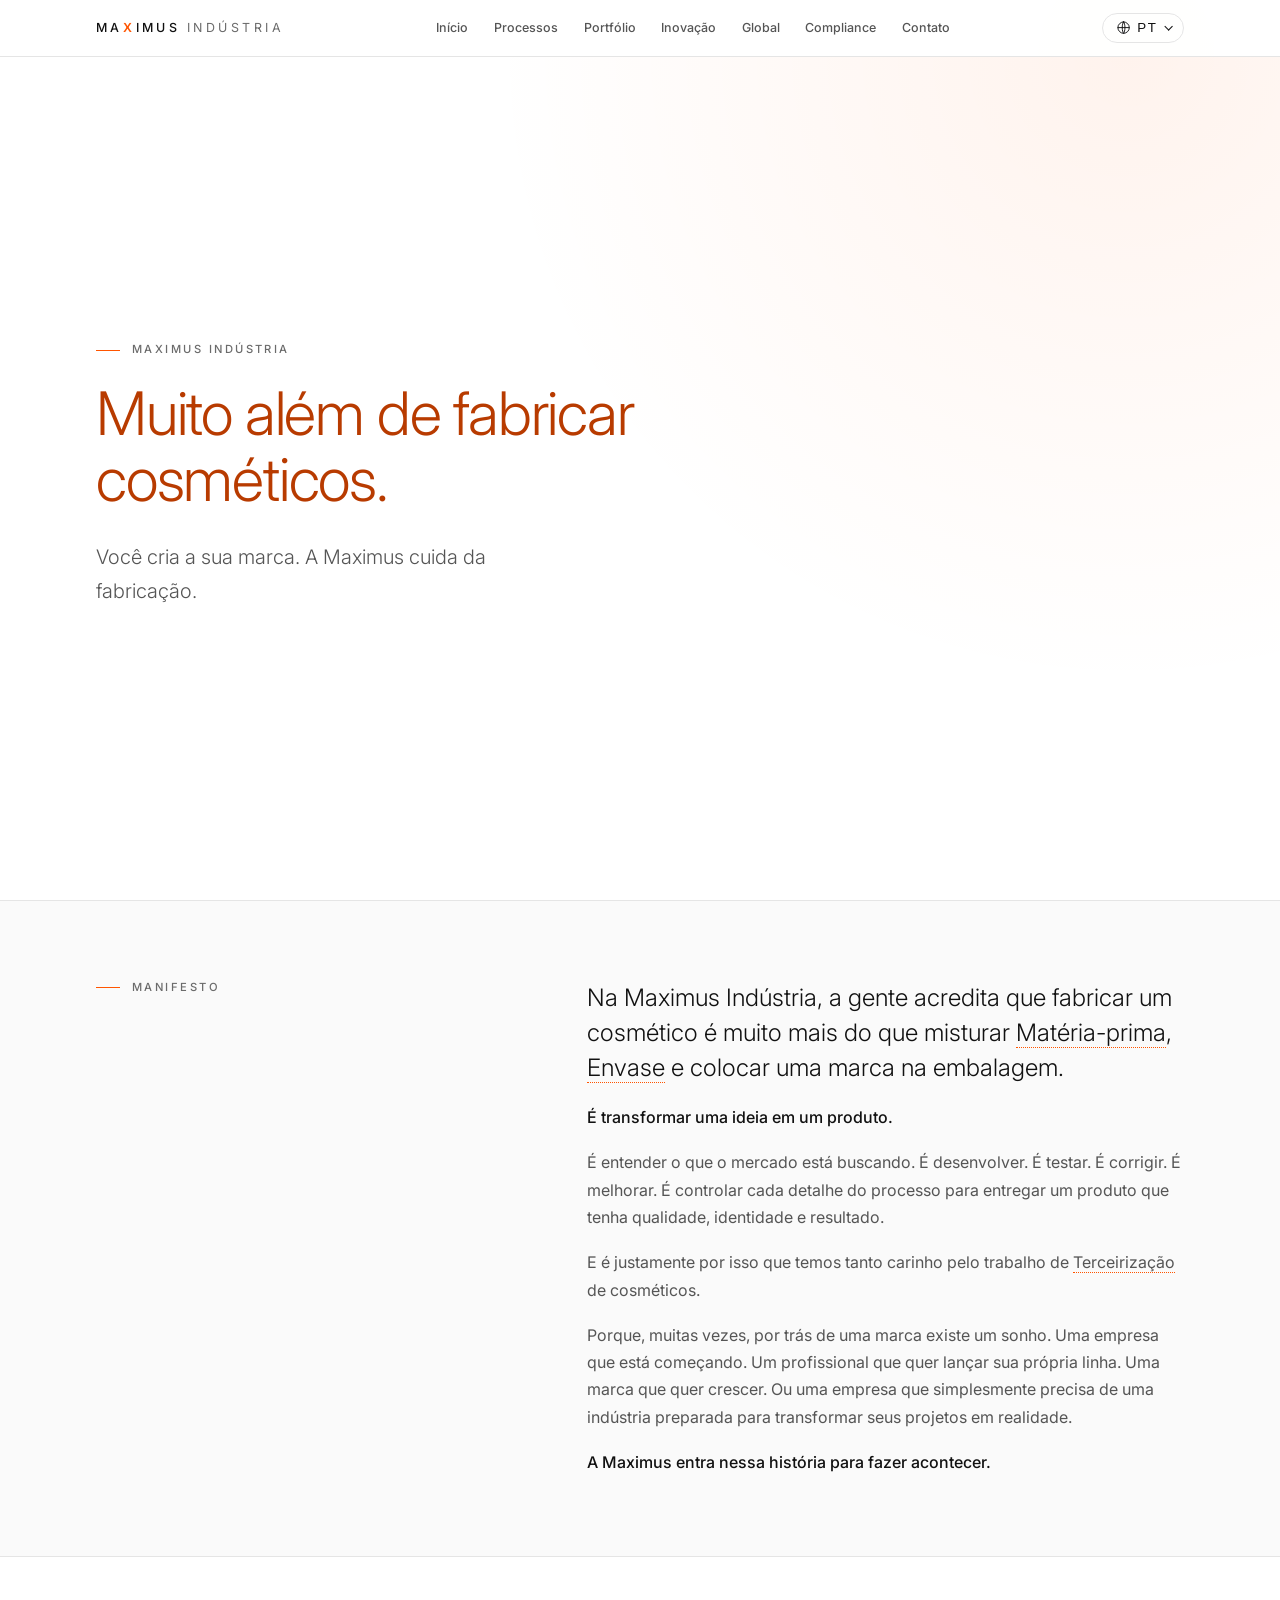
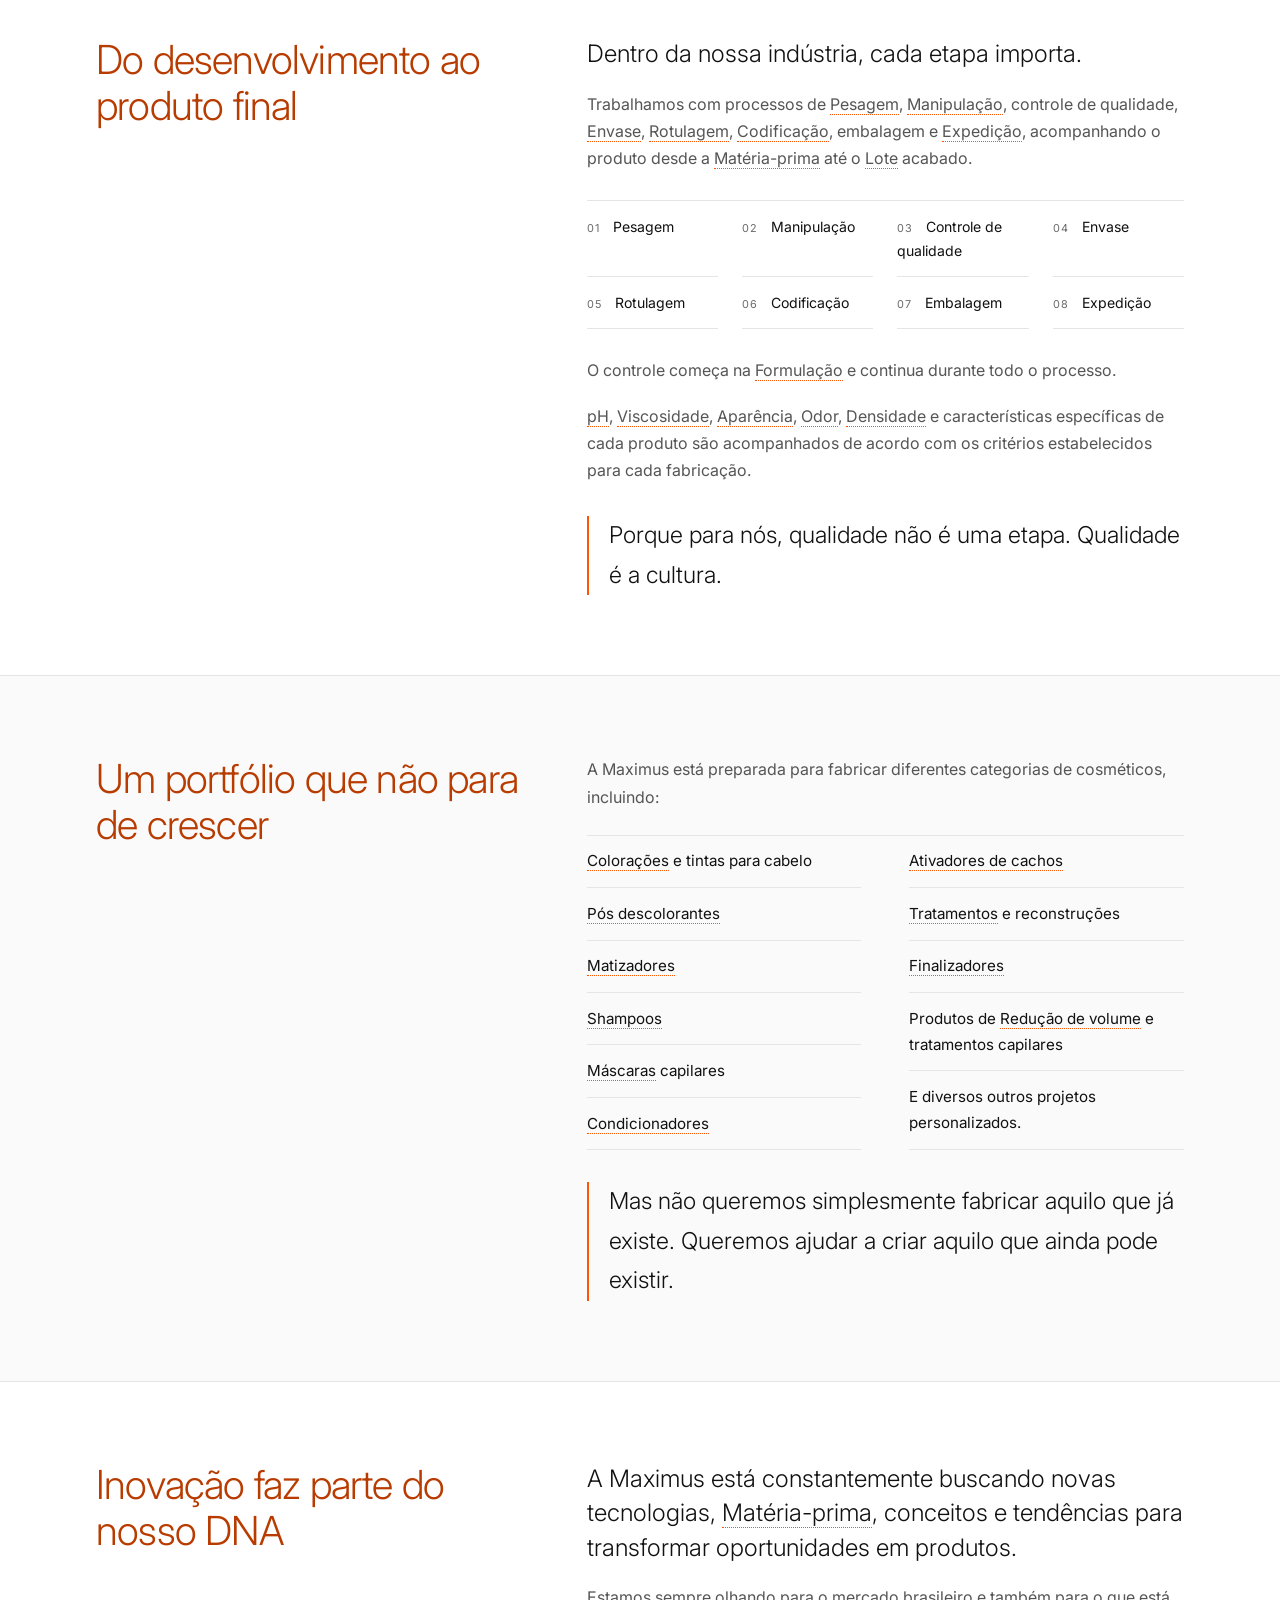
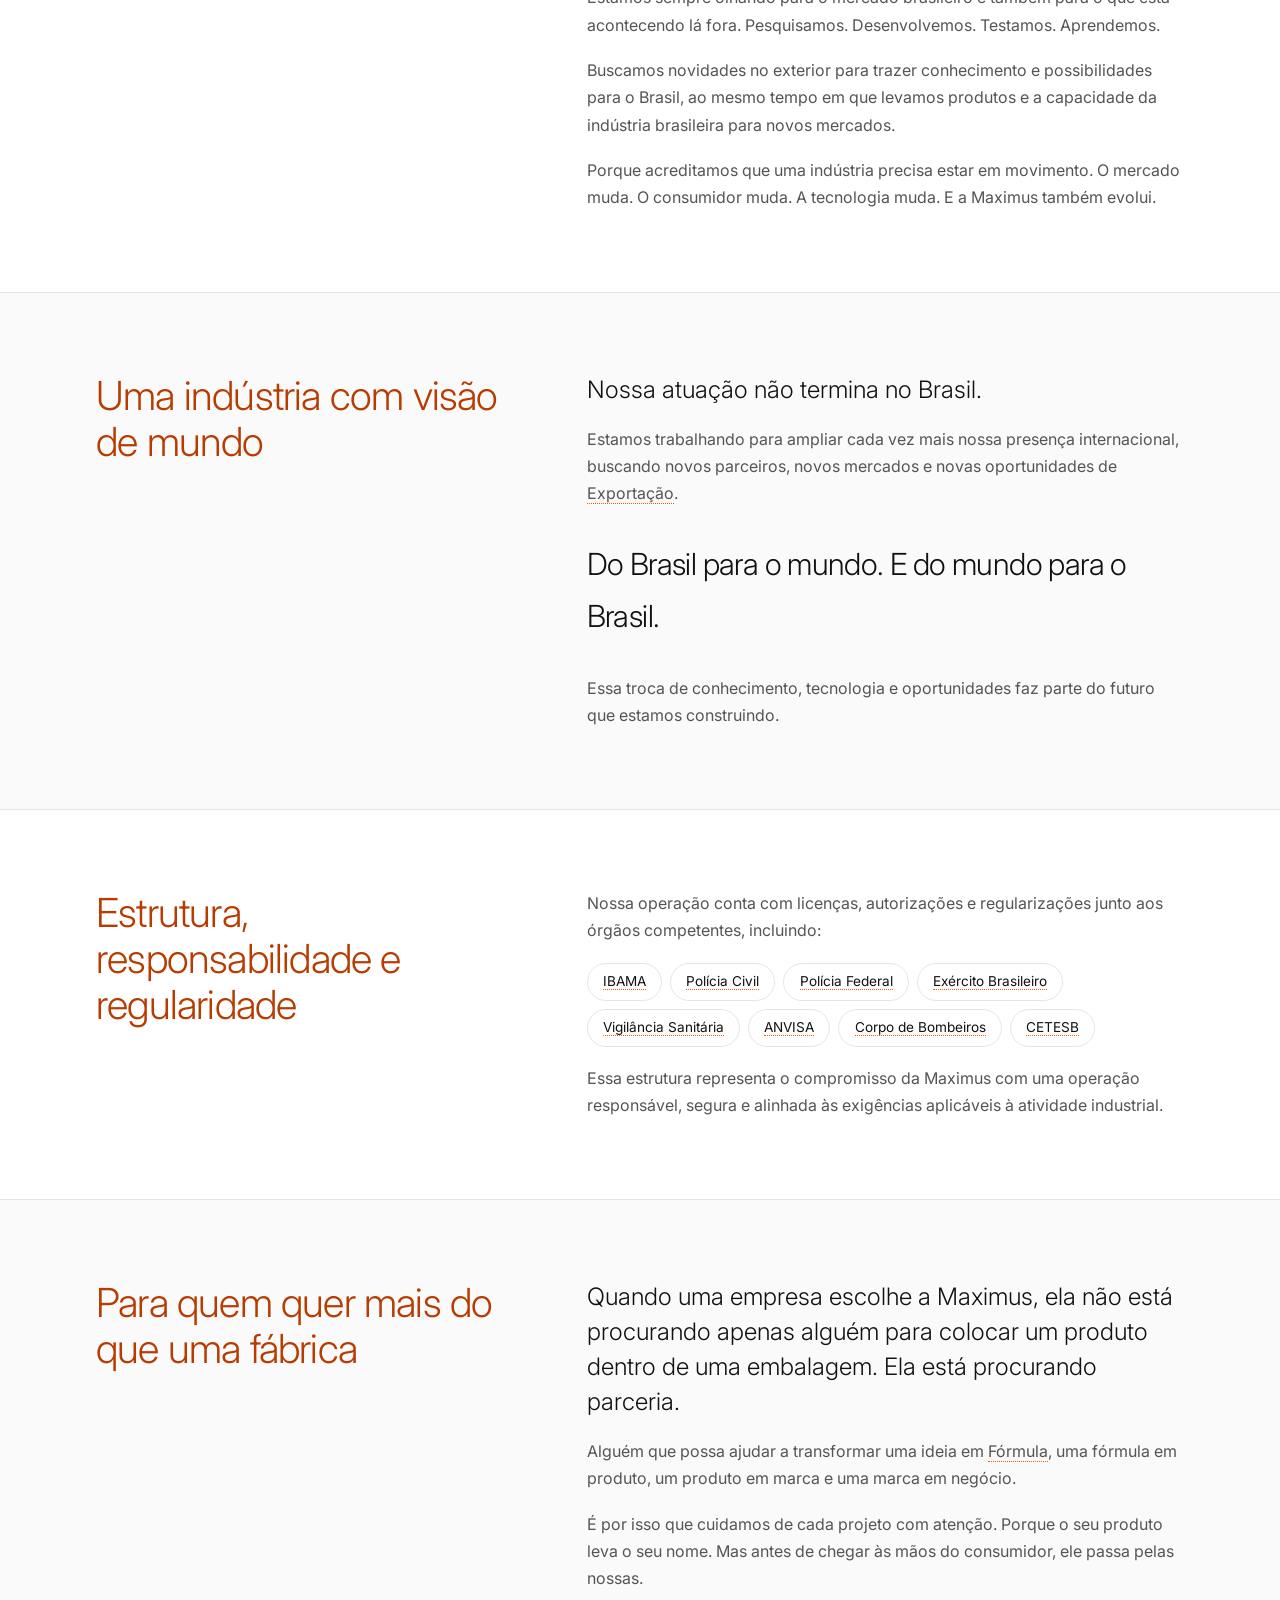
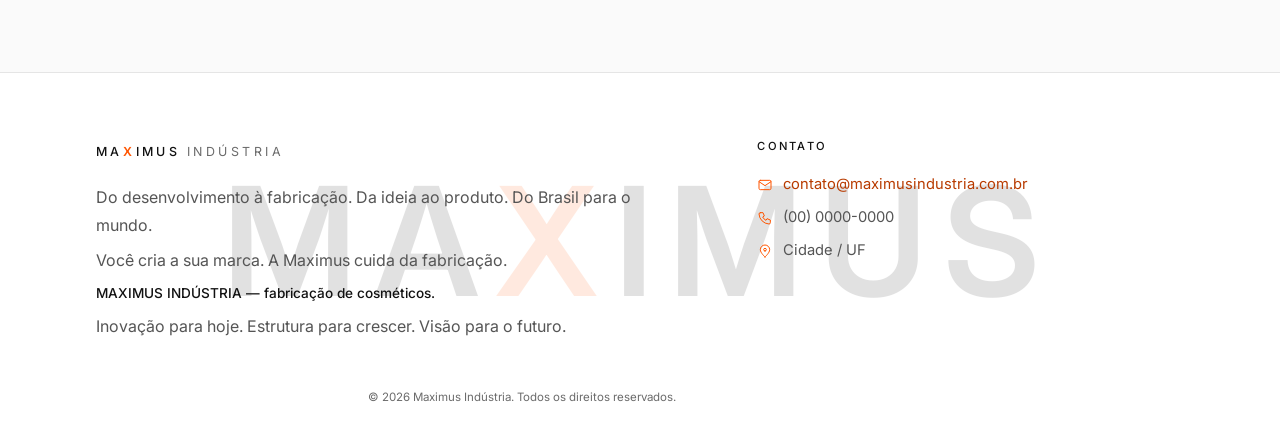
==== index.html @ 450f006b "ajustes nos idiomas 2" ====
<!DOCTYPE html>
<html lang="pt-BR" dir="ltr">
<head>
  <meta charset="UTF-8">
  <meta name="viewport" content="width=device-width, initial-scale=1, viewport-fit=cover">
  <title>Maximus Indústria | Fabricação e terceirização de cosméticos</title>
  <meta name="description" content="Você cria a sua marca. A Maximus cuida da fabricação.">
  <meta name="theme-color" content="#FFFFFF">
  <meta property="og:type" content="website">
  <meta property="og:title" content="Maximus Indústria | Muito além de fabricar cosméticos." data-i18n-content="og_title">
  <script type="application/ld+json">
    {"@context":"https://schema.org","@type":"Organization","name":"Maximus Indústria","description":"Indústria de fabricação e terceirização de cosméticos."}
  </script>
  <link rel="preconnect" href="https://fonts.googleapis.com">
  <link rel="preconnect" href="https://fonts.gstatic.com" crossorigin>
  <link href="https://fonts.googleapis.com/css2?family=Inter:wght@300;400;500;600&display=swap" rel="stylesheet">
  <link rel="stylesheet" href="styles.css">
</head>
<body>
  <!-- Icones reutilizaveis -->
  <svg width="0" height="0" style="position:absolute" aria-hidden="true" focusable="false">
    <symbol id="menu" viewBox="0 0 24 24">
      <path d="M4 6h16M4 12h16M4 18h16"/>
    </symbol>
    <symbol id="globe" viewBox="0 0 24 24">
      <path d="M12 3a9 9 0 1 0 0 18 9 9 0 0 0 0-18zM3 12h18M12 3c3 3 3 15 0 18M12 3c-3 3-3 15 0 18"/>
    </symbol>
    <symbol id="mail" viewBox="0 0 24 24">
      <path d="M5 5h14a2 2 0 0 1 2 2v10a2 2 0 0 1-2 2H5a2 2 0 0 1-2-2V7a2 2 0 0 1 2-2zM3 7l9 6 9-6"/>
    </symbol>
    <symbol id="phone" viewBox="0 0 24 24">
      <path d="M5 4h4l2 5-2.5 1.5a11 11 0 0 0 5 5L15 13l5 2v4a2 2 0 0 1-2 2A16 16 0 0 1 3 6a2 2 0 0 1 2-2z"/>
    </symbol>
    <symbol id="pin" viewBox="0 0 24 24">
      <path d="M12 21s7-6.2 7-11a7 7 0 0 0-14 0c0 4.8 7 11 7 11zM12 12a2 2 0 1 0 0-4 2 2 0 0 0 0 4z"/>
    </symbol>
  </svg>
  <a class="skip" href="#conteudo" data-i18n="skip">Pular para o conteúdo</a>

  <!-- Cabecalho e navegacao -->
  <header class="hdr">
    <div class="wrap hdr__bar">
      <a class="logo" href="#inicio" aria-label="MAXIMUS INDÚSTRIA">MA<b>X</b>IMUS <span>INDÚSTRIA</span></a>
      <nav class="nav" id="nav" aria-label="Principal" data-i18n-aria-label="nav_aria">
        <ul>
          <li><a href="#inicio" data-i18n="nav_home">Início</a></li>
          <li><a href="#processos" data-i18n="nav_proc">Processos</a></li>
          <li><a href="#portfolio" data-i18n="nav_port">Portfólio</a></li>
          <li><a href="#inovacao" data-i18n="nav_innov">Inovação</a></li>
          <li><a href="#global" data-i18n="nav_global">Global</a></li>
          <li><a href="#compliance" data-i18n="nav_comp">Compliance</a></li>
          <li><a href="#contato" data-i18n="nav_contact">Contato</a></li>
        </ul>
      </nav>
      <div class="hdr__tools">
        <div class="lang" id="lang">
          <button class="lang__btn" type="button" aria-expanded="false" aria-controls="langList" aria-label="Idioma / Language" data-i18n-aria-label="lang_aria">
            <svg class="i" aria-hidden="true"><use href="#globe"/></svg>
            <span>PT</span>
          </button>
          <ul class="lang__list" id="langList">
            <li><button type="button" data-lang="pt-BR" lang="pt-BR">PT-BR</button></li>
            <li><button type="button" data-lang="en" lang="en">EN</button></li>
            <li><button type="button" data-lang="es" lang="es">ES</button></li>
            <li><button type="button" data-lang="fr" lang="fr">FR</button></li>
            <li><button type="button" data-lang="ar" lang="ar">AR</button></li>
          </ul>
        </div>
        <button class="menu-btn" id="menuBtn" aria-expanded="false" aria-controls="nav" aria-label="Abrir menu" data-i18n-aria-label="menu_open">
          <svg class="i" style="width:1.6rem;height:1.6rem"><use href="#menu"/></svg>
        </button>
      </div>
    </div>
  </header>

  <main id="conteudo">

    <!-- Destaque principal -->
    <section class="hero" id="inicio" aria-labelledby="t-hero">
      <div class="wrap">
        <p class="eyebrow">MAXIMUS INDÚSTRIA</p>
        <h1 id="t-hero" data-i18n="hero_h1">Muito além de fabricar cosméticos.</h1>
        <p class="hero__sub" data-i18n="hero_sub">Você cria a sua marca. A Maximus cuida da fabricação.</p>
      </div>
    </section>

    <!-- Manifesto -->
    <section class="sec" id="essencia" aria-labelledby="t-mf">
      <div class="wrap ed">
        <div class="ed__head">
          <h2 class="eyebrow" id="t-mf" data-i18n="mf_label">Manifesto</h2>
        </div>
        <div class="ed__body">
          <p class="lede rv"><span data-i18n="mf_intro_a">Na Maximus Indústria, a gente acredita que fabricar um cosmético é muito mais do que misturar </span><span class="glossary-term" tabindex="0" data-i18n="term_raw" data-i18n-tooltip="tip_raw" data-term="Matéria-prima" data-tooltip="Insumos usados na fabricação, como ativos, surfactantes, óleos e fragrâncias.">matérias-primas</span><span data-i18n="mf_intro_b">, </span><span class="glossary-term" tabindex="0" data-i18n="term_fill" data-i18n-tooltip="tip_fill" data-term="Envase" data-tooltip="Enchimento das embalagens com o produto pronto.">envasar</span><span data-i18n="mf_intro_c"> e colocar uma marca na embalagem.</span></p>
          <p class="key rv" data-i18n="mf_a">É transformar uma ideia em um produto.</p>
          <p class="rv" data-i18n="mf_market">É entender o que o mercado está buscando. É desenvolver. É testar. É corrigir. É melhorar. É controlar cada detalhe do processo para entregar um produto que tenha qualidade, identidade e resultado.</p>
          <p class="rv"><span data-i18n="mf_outsource_a">E é justamente por isso que temos tanto carinho pelo trabalho de </span><span class="glossary-term" tabindex="0" data-i18n="term_contract" data-i18n-tooltip="tip_contract" data-term="Terceirização" data-tooltip="Quando uma marca contrata uma indústria para fabricar seus produtos, sem precisar de fábrica própria.">terceirização</span><span data-i18n="mf_outsource_b"> de cosméticos.</span></p>
          <p class="rv" data-i18n="mf_dream">Porque, muitas vezes, por trás de uma marca existe um sonho. Uma empresa que está começando. Um profissional que quer lançar sua própria linha. Uma marca que quer crescer. Ou uma empresa que simplesmente precisa de uma indústria preparada para transformar seus projetos em realidade.</p>
          <p class="key rv" data-i18n="mf_b">A Maximus entra nessa história para fazer acontecer.</p>
        </div>
      </div>
    </section>

    <!-- Processos de producao -->
    <section class="sec" id="processos" aria-labelledby="t-proc">
      <div class="wrap ed">
        <div class="ed__head">
          <h2 class="h2" id="t-proc" data-i18n="proc_h">Do desenvolvimento ao produto final</h2>
        </div>
        <div class="ed__body">
          <p class="lede rv" data-i18n="proc_lede">Dentro da nossa indústria, cada etapa importa.</p>
          <p class="rv"><span data-i18n="proc_intro_a">Trabalhamos com processos de </span><span class="glossary-term" tabindex="0" data-i18n="term_weigh" data-i18n-tooltip="tip_weigh" data-term="Pesagem" data-tooltip="Etapa em que cada matéria-prima é medida com precisão, conforme a fórmula.">Pesagem</span><span data-i18n="proc_sep">, </span><span class="glossary-term" tabindex="0" data-i18n="term_handle" data-i18n-tooltip="tip_handle" data-term="Manipulação" data-tooltip="Etapa em que as matérias-primas são combinadas e processadas para formar o produto.">manipulação</span><span data-i18n="proc_intro_b">, controle de qualidade, </span><span class="glossary-term" tabindex="0" data-i18n="term_fill" data-i18n-tooltip="tip_fill" data-term="Envase" data-tooltip="Enchimento das embalagens com o produto pronto.">Envase</span><span data-i18n="proc_sep">, </span><span class="glossary-term" tabindex="0" data-i18n="term_labeling" data-i18n-tooltip="tip_labeling" data-term="Rotulagem" data-tooltip="Aplicação do rótulo, com nome, informações obrigatórias e identidade da marca.">Rotulagem</span><span data-i18n="proc_sep">, </span><span class="glossary-term" tabindex="0" data-i18n="term_coding" data-i18n-tooltip="tip_coding" data-term="Codificação" data-tooltip="Impressão de dados como lote e validade na embalagem, garantindo rastreabilidade.">codificação</span><span data-i18n="proc_intro_c">, embalagem e </span><span class="glossary-term" tabindex="0" data-i18n="term_shipping" data-i18n-tooltip="tip_shipping" data-term="Expedição" data-tooltip="Separação, conferência e envio dos produtos prontos ao cliente.">expedição</span><span data-i18n="proc_intro_d">, acompanhando o produto desde a </span><span class="glossary-term" tabindex="0" data-i18n="term_raw" data-i18n-tooltip="tip_raw" data-term="Matéria-prima" data-tooltip="Insumos usados na fabricação, como ativos, surfactantes, óleos e fragrâncias.">matéria-prima</span><span data-i18n="proc_intro_e"> até o </span><span class="glossary-term" tabindex="0" data-i18n="term_batch" data-i18n-tooltip="tip_batch" data-term="Lote" data-tooltip="Quantidade de produto fabricada de uma só vez, com identificação própria para rastreio.">Lote</span><span data-i18n="proc_intro_f"> acabado.</span></p>
          <ol class="stages rv">
            <li data-i18n="stage_weigh">Pesagem</li>
            <li data-i18n="stage_handle">Manipulação</li>
            <li data-i18n="stage_quality">Controle de qualidade</li>
            <li data-i18n="stage_fill">Envase</li>
            <li data-i18n="stage_label">Rotulagem</li>
            <li data-i18n="stage_code">Codificação</li>
            <li data-i18n="stage_pack">Embalagem</li>
            <li data-i18n="stage_ship">Expedição</li>
          </ol>
          <p class="rv"><span data-i18n="proc_control_a">O controle começa na </span><span class="glossary-term" tabindex="0" data-i18n="term_formula" data-i18n-tooltip="tip_formula" data-term="Formulação" data-tooltip="Criação e ajuste da fórmula do produto, definindo ingredientes e proporções.">formulação</span><span data-i18n="proc_control_b"> e continua durante todo o processo.</span></p>
          <p class="rv"><span class="glossary-term" tabindex="0" data-i18n="term_ph" data-i18n-tooltip="tip_ph" data-term="pH" data-tooltip="Medida de acidez ou alcalinidade, numa escala de 0 a 14. Em cosméticos, o pH adequado ajuda a proteger fio e couro cabeludo e a fórmula a funcionar como deveria.">pH</span><span data-i18n="proc_sep">, </span><span class="glossary-term" tabindex="0" data-i18n="term_viscosity" data-i18n-tooltip="tip_viscosity" data-term="Viscosidade" data-tooltip="Grau de espessura do produto: o quanto ele escorre ou fica firme. Define a textura e a facilidade de aplicação.">viscosidade</span><span data-i18n="proc_sep">, </span><span class="glossary-term" tabindex="0" data-i18n="term_appearance" data-i18n-tooltip="tip_appearance" data-term="Aparência" data-tooltip="Avaliação visual do produto: cor, brilho, transparência e homogeneidade.">aparência</span><span data-i18n="proc_sep">, </span><span class="glossary-term" tabindex="0" data-i18n="term_odor" data-i18n-tooltip="tip_odor" data-term="Odor" data-tooltip="Análise do cheiro do produto, comparado ao padrão aprovado, para garantir consistência entre os lotes.">odor</span><span data-i18n="proc_sep">, </span><span class="glossary-term" tabindex="0" data-i18n="term_density" data-i18n-tooltip="tip_density" data-term="Densidade" data-tooltip="Relação entre o peso e o volume do produto. Ajuda a confirmar que cada lote está igual à fórmula aprovada.">densidade</span><span data-i18n="proc_metrics_a"> e características específicas de cada produto são acompanhados de acordo com os critérios estabelecidos para cada fabricação.</span></p>
          <p class="quote rv" data-i18n="proc_q">Porque para nós, qualidade não é uma etapa. Qualidade é a cultura.</p>
        </div>
      </div>
    </section>

    <!-- Portfolio -->
    <section class="sec" id="portfolio" aria-labelledby="t-port">
      <div class="wrap ed">
        <div class="ed__head">
          <h2 class="h2" id="t-port" data-i18n="port_h">Um portfólio que não para de crescer</h2>
        </div>
        <div class="ed__body">
          <p class="rv" data-i18n="port_intro">A Maximus está preparada para fabricar diferentes categorias de cosméticos, incluindo:</p>
          <ul class="list rv">
            <li><span class="glossary-term" tabindex="0" data-i18n="term_color" data-i18n-tooltip="tip_color" data-term="Colorações" data-tooltip="Produtos que mudam ou realçam a cor dos cabelos.">Colorações</span><span data-i18n="cat_color_desc"> e tintas para cabelo</span></li>
            <li><span class="glossary-term" tabindex="0" data-i18n="term_bleach" data-i18n-tooltip="tip_bleach" data-term="Pós descolorantes" data-tooltip="Produtos usados para clarear os fios, removendo parte do pigmento.">Pós descolorantes</span></li>
            <li><span class="glossary-term" tabindex="0" data-i18n="term_toner" data-i18n-tooltip="tip_toner" data-term="Matizadores" data-tooltip="Neutralizam tons indesejados, como o amarelado, em cabelos loiros, grisalhos ou descoloridos.">Matizadores</span></li>
            <li><span class="glossary-term" tabindex="0" data-i18n="term_shampoo" data-i18n-tooltip="tip_shampoo" data-term="Shampoos" data-tooltip="Produtos de limpeza do cabelo e do couro cabeludo, formulados com surfactantes.">Shampoos</span></li>
            <li><span class="glossary-term" tabindex="0" data-i18n="term_mask" data-i18n-tooltip="tip_mask" data-term="Máscaras" data-tooltip="Tratamentos de textura mais densa que hidratam, nutrem ou reconstroem os fios.">Máscaras</span><span data-i18n="cat_masks_desc"> capilares</span></li>
            <li><span class="glossary-term" tabindex="0" data-i18n="term_conditioner" data-i18n-tooltip="tip_conditioner" data-term="Condicionadores" data-tooltip="Usados após o shampoo para facilitar o desembaraço e dar maciez.">Condicionadores</span></li>
            <li><span class="glossary-term" tabindex="0" data-i18n="term_curl" data-i18n-tooltip="tip_curl" data-term="Ativadores de cachos" data-tooltip="Definem e realçam a forma dos cachos, controlando o frizz.">Ativadores de cachos</span></li>
            <li><span class="glossary-term" tabindex="0" data-i18n="term_treatment" data-i18n-tooltip="tip_treatment" data-term="Tratamentos" data-tooltip="Linhas com ação específica, como hidratação, nutrição ou reconstrução.">Tratamentos</span><span data-i18n="cat_treatments_desc"> e reconstruções</span></li>
            <li><span class="glossary-term" tabindex="0" data-i18n="term_finish" data-i18n-tooltip="tip_finish" data-term="Finalizadores" data-tooltip="Aplicados no fim da rotina para modelar, proteger e dar acabamento ao penteado.">Finalizadores</span></li>
            <li><span data-i18n="cat_volume_a">Produtos de </span><span class="glossary-term" tabindex="0" data-i18n="term_volume" data-i18n-tooltip="tip_volume" data-term="Redução de volume" data-tooltip="Produtos que ajudam a diminuir o volume e controlar o frizz.">redução de volume</span><span data-i18n="cat_volume_b"> e tratamentos capilares</span></li>
            <li data-i18n="cat_other">E diversos outros projetos personalizados.</li>
          </ul>
          <p class="quote rv" data-i18n="port_q">Mas não queremos simplesmente fabricar aquilo que já existe. Queremos ajudar a criar aquilo que ainda pode existir.</p>
        </div>
      </div>
    </section>

    <!-- Inovacao -->
    <section class="sec" id="inovacao" aria-labelledby="t-inov">
      <div class="wrap ed">
        <div class="ed__head">
          <h2 class="h2" id="t-inov" data-i18n="inov_h">Inovação faz parte do nosso DNA</h2>
        </div>
        <div class="ed__body">
          <p class="lede rv"><span data-i18n="inov_lede_a">A Maximus está constantemente buscando novas tecnologias, </span><span class="glossary-term" tabindex="0" data-i18n="term_raw" data-i18n-tooltip="tip_raw" data-term="Matéria-prima" data-tooltip="Insumos usados na fabricação, como ativos, surfactantes, óleos e fragrâncias.">matérias-primas</span><span data-i18n="inov_lede_b">, conceitos e tendências para transformar oportunidades em produtos.</span></p>
          <p class="rv" data-i18n="inov_market">Estamos sempre olhando para o mercado brasileiro e também para o que está acontecendo lá fora. Pesquisamos. Desenvolvemos. Testamos. Aprendemos.</p>
          <p class="rv" data-i18n="inov_global">Buscamos novidades no exterior para trazer conhecimento e possibilidades para o Brasil, ao mesmo tempo em que levamos produtos e a capacidade da indústria brasileira para novos mercados.</p>
          <p class="rv" data-i18n="inov_future">Porque acreditamos que uma indústria precisa estar em movimento. O mercado muda. O consumidor muda. A tecnologia muda. E a Maximus também evolui.</p>
        </div>
      </div>
    </section>

    <!-- Atuacao internacional -->
    <section class="sec" id="global" aria-labelledby="t-glob">
      <div class="wrap ed">
        <div class="ed__head">
          <h2 class="h2" id="t-glob" data-i18n="glob_h">Uma indústria com visão de mundo</h2>
        </div>
        <div class="ed__body">
          <p class="lede rv" data-i18n="glob_lede">Nossa atuação não termina no Brasil.</p>
          <p class="rv"><span data-i18n="glob_a">Estamos trabalhando para ampliar cada vez mais nossa presença internacional, buscando novos parceiros, novos mercados e novas oportunidades de </span><span class="glossary-term" tabindex="0" data-i18n="term_export" data-i18n-tooltip="tip_export" data-term="Exportação" data-tooltip="Venda e envio de produtos para outros países.">exportação</span><span data-i18n="glob_b">.</span></p>
          <p class="motto rv" data-i18n="glob_m">Do Brasil para o mundo. E do mundo para o Brasil.</p>
          <p class="rv" data-i18n="glob_future">Essa troca de conhecimento, tecnologia e oportunidades faz parte do futuro que estamos construindo.</p>
        </div>
      </div>
    </section>

    <!-- Compliance -->
    <section class="sec" id="compliance" aria-labelledby="t-comp">
      <div class="wrap ed">
        <div class="ed__head">
          <h2 class="h2" id="t-comp" data-i18n="comp_h">Estrutura, responsabilidade e regularidade</h2>
        </div>
        <div class="ed__body">
          <p class="rv" data-i18n="comp_intro">Nossa operação conta com licenças, autorizações e regularizações junto aos órgãos competentes, incluindo:</p>
          <ul class="chips rv">
            <li><span class="glossary-term" tabindex="0" data-i18n="term_ibama" data-i18n-tooltip="tip_ibama" data-term="IBAMA" data-tooltip="Instituto Brasileiro do Meio Ambiente e dos Recursos Naturais Renováveis: fiscaliza a atuação ambiental.">IBAMA</span></li>
            <li><span class="glossary-term" tabindex="0" data-i18n="term_civil_police" data-i18n-tooltip="tip_civil_police" data-term="Polícia Civil" data-tooltip="Participa da fiscalização de produtos químicos controlados no âmbito estadual, conforme a legislação.">Polícia Civil</span></li>
            <li><span class="glossary-term" tabindex="0" data-i18n="term_federal_police" data-i18n-tooltip="tip_federal_police" data-term="Polícia Federal" data-tooltip="Participa do controle de produtos químicos de uso restrito, conforme a legislação.">Polícia Federal</span></li>
            <li><span class="glossary-term" tabindex="0" data-i18n="term_army" data-i18n-tooltip="tip_army" data-term="Exército Brasileiro" data-tooltip="Responsável pelo controle de produtos de uso restrito regulados pelo Exército, conforme a legislação.">Exército Brasileiro</span></li>
            <li><span class="glossary-term" tabindex="0" data-i18n="term_health" data-i18n-tooltip="tip_health" data-term="Vigilância Sanitária" data-tooltip="Órgão que fiscaliza as condições sanitárias da fábrica e emite licenças de funcionamento.">Vigilância Sanitária</span></li>
            <li><span class="glossary-term" tabindex="0" data-i18n="term_anvisa" data-i18n-tooltip="tip_anvisa" data-term="ANVISA" data-tooltip="Agência Nacional de Vigilância Sanitária: regula e fiscaliza cosméticos e as indústrias do setor.">ANVISA</span></li>
            <li><span class="glossary-term" tabindex="0" data-i18n="term_fire" data-i18n-tooltip="tip_fire" data-term="Corpo de Bombeiros" data-tooltip="Atesta, por vistoria, a segurança contra incêndio das instalações.">Corpo de Bombeiros</span></li>
            <li><span class="glossary-term" tabindex="0" data-i18n="term_cetesb" data-i18n-tooltip="tip_cetesb" data-term="CETESB" data-tooltip="Companhia ambiental do Estado de São Paulo, responsável pelo licenciamento e controle da poluição.">CETESB</span></li>
          </ul>
          <p class="rv" data-i18n="comp_outro">Essa estrutura representa o compromisso da Maximus com uma operação responsável, segura e alinhada às exigências aplicáveis à atividade industrial.</p>
        </div>
      </div>
    </section>

    <!-- Parceria -->
    <section class="sec" id="parceria" aria-labelledby="t-par">
      <div class="wrap ed">
        <div class="ed__head">
          <h2 class="h2" id="t-par" data-i18n="par_h">Para quem quer mais do que uma fábrica</h2>
        </div>
        <div class="ed__body">
          <p class="lede rv" data-i18n="par_lede">Quando uma empresa escolhe a Maximus, ela não está procurando apenas alguém para colocar um produto dentro de uma embalagem. Ela está procurando parceria.</p>
          <p class="rv"><span data-i18n="par_a">Alguém que possa ajudar a transformar uma ideia em </span><span class="glossary-term" tabindex="0" data-i18n="term_formula_short" data-i18n-tooltip="tip_formula" data-term="Fórmula" data-tooltip="A receita do produto: ingredientes, proporções e modo de preparo.">fórmula</span><span data-i18n="par_b">, uma fórmula em produto, um produto em marca e uma marca em negócio.</span></p>
          <p class="rv" data-i18n="par_close">É por isso que cuidamos de cada projeto com atenção. Porque o seu produto leva o seu nome. Mas antes de chegar às mãos do consumidor, ele passa pelas nossas.</p>
        </div>
      </div>
    </section>
  </main>

  <!-- Rodape -->
  <footer class="ftr" id="contato">
    <svg class="ftr__watermark" viewBox="0 0 700 120" aria-hidden="true" focusable="false">
      <text x="50%" y="50%" text-anchor="middle" dominant-baseline="middle">
        <tspan>MA</tspan><tspan class="mark-x">X</tspan><tspan>IMUS</tspan>
      </text>
    </svg>
    <div class="wrap ftr__grid">
      <div>
        <a class="logo" href="#inicio" aria-label="MAXIMUS INDÚSTRIA">MA<b>X</b>IMUS <span>INDÚSTRIA</span></a>
        <p style="margin-top:1.25rem" data-i18n="f_1">Do desenvolvimento à fabricação. Da ideia ao produto. Do Brasil para o mundo.</p>
        <p data-i18n="hero_sub">Você cria a sua marca. A Maximus cuida da fabricação.</p>
        <p class="ftr__brand" data-i18n="f_brand">MAXIMUS INDÚSTRIA — fabricação de cosméticos.</p>
        <p data-i18n="f_3">Inovação para hoje. Estrutura para crescer. Visão para o futuro.</p>
      </div>
      <div>
        <p class="ftr__t" data-i18n="nav_contact">Contato</p>
        <address>
          <span><svg class="i" aria-hidden="true"><use href="#mail"/></svg><a href="mailto:contato@maximusindustria.com.br">contato@maximusindustria.com.br</a></span>
          <span><svg class="i" aria-hidden="true"><use href="#phone"/></svg><span data-i18n="phone">(00) 0000-0000</span></span>
          <span><svg class="i" aria-hidden="true"><use href="#pin"/></svg><span data-i18n="location">Cidade / UF</span></span>
        </address>
      </div>
    </div>
    <p class="wrap ftr__copy" data-i18n="copyright">© 2026 Maximus Indústria. Todos os direitos reservados.</p>
  </footer>

  <!-- Scripts da pagina -->
  <script src="i18n.js" defer></script>
  <script src="main.js" defer></script>
</body>
</html>
---- styles.css ----
/* Variaveis */
:root {
  --bg: #FFFFFF;
  --bg2: #FAFAFA;
  --secondary: #111111;
  --text: #555555;
  --muted: #6B6B6B;
  --line: #E5E5E5;
  --primary: #FF5500;
  --accent: #B83B00;
  --ink: var(--secondary);
  --o1: var(--primary);
  --max: 68rem;
  --pad: 1.5rem;
  --ease: cubic-bezier(.2, .7, .2, 1);
  color-scheme: light;
  box-sizing: border-box;
  padding-top: env(safe-area-inset-top, 0px);
  padding-bottom: env(safe-area-inset-bottom, 0px);
}

/* Base e acessibilidade */
*, *::before, *::after {
  box-sizing: inherit;
}

html {
  scroll-behavior: smooth;
  scroll-padding-top: calc(env(safe-area-inset-top, 0px) + 5rem);
  -webkit-text-size-adjust: 100%;
}

body {
  margin: 0;
  background: var(--bg);
  color: var(--text);
  font: 400 1rem/1.7 Inter, "Helvetica Neue", Helvetica, Arial, system-ui, sans-serif;
  -webkit-font-smoothing: antialiased;
  overflow-x: hidden;
}

h1, h2, h3, p, ul, dl, dd {
  margin: 0;
}

ul {
  padding: 0;
  list-style: none;
}

a {
  color: inherit;
  text-decoration: none;
}

h1, h2, h3 {
  color: var(--accent);
  font-weight: 300;
  letter-spacing: -.02em;
  line-height: 1.15;
}

h3 {
  font-weight: 500;
  letter-spacing: -.01em;
}

:focus-visible {
  outline: 2px solid var(--o1);
  outline-offset: 3px;
  border-radius: 4px;
}

.i {
  width: 1.4rem;
  height: 1.4rem;
  flex: none;
  fill: none;
  stroke: currentColor;
  stroke-width: 1.5;
  stroke-linecap: round;
  stroke-linejoin: round;
}

.gt {
  background: linear-gradient(var(--o1), var(--o1)) 0 100% / 100% 1px no-repeat;
  padding-bottom: .1em;
}

.ol {
  font-weight: 500;
}

.sr {
  position: absolute;
  width: 1px;
  height: 1px;
  overflow: hidden;
  clip: rect(0 0 0 0);
  white-space: nowrap;
}

.skip {
  position: absolute;
  left: 1rem;
  top: -4rem;
  z-index: 100;
  background: var(--ink);
  color: #fff;
  padding: .6rem 1rem;
  border-radius: .5rem;
  font-weight: 500;
}

.skip:focus {
  top: 1rem;
}

/* Layout e tipografia */
.wrap {
  width: min(100% - 2 * var(--pad), var(--max));
  margin-inline: auto;
}

.sec {
  padding-block: 5rem;
}

main > section:nth-of-type(even) {
  background: var(--bg2);
}

main > section + section {
  border-top: 1px solid var(--line);
}

.eyebrow {
  display: flex;
  align-items: center;
  gap: .75rem;
  font-size: .7rem;
  font-weight: 500;
  letter-spacing: .22em;
  text-transform: uppercase;
  color: var(--muted);
  margin-bottom: 1.25rem;
}

.eyebrow::before {
  content: "";
  width: 1.5rem;
  height: 1px;
  background: var(--o1);
}

.h2 {
  font-size: clamp(1.6rem, 3.4vw, 2.5rem);
}

.lead {
  font-size: 1.05rem;
  font-weight: 300;
  max-width: 34rem;
  margin-top: 1.25rem;
}

/* Cabecalho e idiomas */
.hdr {
  position: fixed;
  inset: 0 0 auto;
  z-index: 50;
  padding-top: env(safe-area-inset-top, 0px);
  background: rgba(255, 255, 255, .94);
  border-bottom: 1px solid var(--line);
}

.hdr__bar {
  display: flex;
  flex-wrap: wrap;
  align-items: center;
  justify-content: space-between;
  padding-block: .8rem;
}

.logo {
  color: var(--ink);
  font-size: .78rem;
  font-weight: 500;
  letter-spacing: .28em;
  white-space: nowrap;
}

.logo b {
  color: var(--o1);
  font-weight: 600;
}

.logo span {
  display: none;
  color: var(--muted);
  font-weight: 400;
}

.hdr__tools {
  display: flex;
  align-items: center;
  gap: .6rem;
}

.menu-btn {
  background: none;
  border: 0;
  color: var(--ink);
  padding: .25rem;
  cursor: pointer;
  transition: color .2s var(--ease);
}

.menu-btn:hover {
  color: var(--accent);
}

.nav {
  order: 3;
  flex-basis: 100%;
  display: none;
  padding-block: .5rem 1rem;
}

.nav.open {
  display: block;
}

.nav ul {
  display: grid;
  gap: .9rem;
  font-size: 1rem;
  color: var(--ink);
}

.lang {
  position: relative;
}

.lang__btn {
  display: flex;
  align-items: center;
  gap: .4rem;
  background: none;
  border: 1px solid var(--line);
  border-radius: 999px;
  padding: .4rem .8rem;
  font: 500 .72rem/1 inherit;
  letter-spacing: .12em;
  color: var(--ink);
  cursor: pointer;
  transition: border-color .2s var(--ease), color .2s var(--ease);
}

.lang__btn:hover,
.lang.open .lang__btn {
  border-color: var(--primary);
  color: var(--accent);
}

.lang__btn .i {
  width: .95rem;
  height: .95rem;
}

.lang__btn::after {
  content: "";
  width: .4rem;
  height: .4rem;
  border: solid currentColor;
  border-width: 0 1px 1px 0;
  transform: rotate(45deg) translateY(-2px);
}

.lang__list {
  position: absolute;
  inset-inline-end: 0;
  top: calc(100% + .5rem);
  min-width: 10.5rem;
  padding: .35rem;
  background: #fff;
  border: 1px solid var(--line);
  border-radius: .75rem;
  box-shadow: 0 12px 32px rgba(17, 17, 17, .08);
  opacity: 0;
  visibility: hidden;
  transform: translateY(-4px);
  transition: opacity .2s, transform .2s, visibility 0s .2s;
}

.lang.open .lang__list {
  opacity: 1;
  visibility: visible;
  transform: none;
  transition-delay: 0s;
}

.lang__list button {
  display: flex;
  align-items: center;
  justify-content: space-between;
  width: 100%;
  text-align: start;
  background: none;
  border: 0;
  padding: .55rem .75rem;
  border-radius: .5rem;
  font: inherit;
  font-size: .875rem;
  color: var(--text);
  cursor: pointer;
}

.lang__list button:hover,
.lang__list button[aria-current="true"] {
  color: var(--ink);
  background: var(--bg2);
}

.lang__list button[aria-current="true"]::after {
  content: "";
  width: 6px;
  height: 6px;
  border-radius: 50%;
  background: var(--o1);
}

@media (min-width: 480px) {
  .logo span {
    display: inline;
  }
}

@media (min-width: 1024px) {
  .menu-btn {
    display: none;
  }

  .nav {
    display: block;
    order: 0;
    flex-basis: auto;
    padding: 0;
  }

  .nav ul {
    display: flex;
    gap: 1.6rem;
    font-size: .78rem;
    font-weight: 500;
    color: var(--text);
  }

  .nav a {
    padding-block: .4rem;
    border-bottom: 1px solid transparent;
    transition: border-color .2s var(--ease), color .2s var(--ease);
  }

  .nav a:hover {
    color: var(--accent);
    border-color: var(--primary);
  }
}

/* Destaque principal */
.hero {
  min-height: 100vh;
  min-height: 100svh;
  display: grid;
  align-items: center;
  padding-block: 8rem 5rem;
  background: radial-gradient(circle at 88% 6%, rgba(255, 85, 0, .07), transparent 45%);
}

.hero h1 {
  font-size: clamp(2.1rem, 5.2vw, 3.75rem);
  line-height: 1.1;
  margin-bottom: 1.75rem;
  max-width: 42rem;
}

.hero h1 span {
  display: block;
}

.hero h1 b {
  color: var(--o1);
  font-weight: inherit;
}

.hero__sub {
  font-size: clamp(1.05rem, 2vw, 1.25rem);
  font-weight: 300;
  max-width: 28rem;
}

.hero__sub strong {
  color: var(--ink);
  font-weight: 500;
}

.hero__cta {
  display: flex;
  flex-direction: column;
  gap: .75rem;
  margin-top: 2.5rem;
  align-items: flex-start;
}

@media (min-width: 640px) {
  .hero__cta {
    flex-direction: row;
  }
}

/* Secoes de conteudo */
.ed {
  display: grid;
  gap: 1.75rem;
}

.ed__body > * + * {
  margin-top: 1.15rem;
}

.ed__body p {
  max-width: 38rem;
}

.lede {
  font-size: clamp(1.15rem, 2.1vw, 1.5rem);
  font-weight: 300;
  color: var(--ink);
  line-height: 1.45;
}

.key {
  color: var(--ink);
  font-weight: 500;
}

.quote {
  font-size: clamp(1.1rem, 2.1vw, 1.45rem);
  font-weight: 300;
  color: var(--ink);
  border-inline-start: 2px solid var(--o1);
  padding-inline-start: 1.25rem;
  margin-top: 2rem !important;
}

.motto {
  font-size: clamp(1.25rem, 2.8vw, 1.9rem);
  font-weight: 300;
  color: var(--ink);
  letter-spacing: -.02em;
  margin-block: 2rem !important;
}

.stages {
  display: grid;
  grid-template-columns: repeat(2, 1fr);
  column-gap: 1.5rem;
  border-top: 1px solid var(--line);
  counter-reset: s;
  margin-block: 1.75rem !important;
  padding: 0;
  list-style: none;
}

.stages li {
  counter-increment: s;
  padding: .85rem 0;
  border-bottom: 1px solid var(--line);
  font-size: .88rem;
  color: var(--ink);
}

.stages li::before {
  content: counter(s, decimal-leading-zero);
  margin-inline-end: .8rem;
  color: var(--muted);
  font-size: .68rem;
  letter-spacing: .1em;
}

.list {
  border-top: 1px solid var(--line);
  margin-block: 1.5rem !important;
}

.list li {
  break-inside: avoid;
  padding: .8rem 0;
  border-bottom: 1px solid var(--line);
  font-size: .95rem;
  color: var(--ink);
}

.chips {
  display: flex;
  flex-wrap: wrap;
  gap: .5rem;
}

.chips li {
  padding: .4rem .95rem;
  border: 1px solid var(--line);
  border-radius: 999px;
  background: #fff;
  font-size: .85rem;
  color: var(--ink);
}

@media (min-width: 640px) {
  .stages {
    grid-template-columns: repeat(4, 1fr);
  }

  .list {
    columns: 2;
    column-gap: 3rem;
  }
}

@media (min-width: 900px) {
  .ed {
    grid-template-columns: 5fr 7fr;
    gap: 4rem;
  }

  .ed__head {
    position: sticky;
    top: 6.5rem;
    align-self: start;
  }
}

/* Rodape e marca-d'agua */
.ftr {
  position: relative;
  overflow: hidden;
  border-top: 1px solid var(--line);
  padding-block: 4rem 2rem;
  scroll-margin-top: 2rem;
  background: var(--bg);
}

.ftr__watermark {
  position: absolute;
  top: 50%;
  left: 50%;
  width: min(72rem, 120vw);
  height: auto;
  transform: translate(-50%, -50%);
  opacity: .12;
  pointer-events: none;
  user-select: none;
}

.ftr__watermark text {
  fill: var(--secondary);
  font-family: Inter, "Helvetica Neue", Helvetica, Arial, sans-serif;
  font-size: 92px;
  font-weight: 600;
  letter-spacing: 10px;
}

.ftr__watermark .mark-x {
  fill: var(--primary);
}

.ftr__grid,
.ftr__copy {
  position: relative;
  z-index: 1;
}

.ftr__grid {
  display: grid;
  gap: 2.5rem;
}

.ftr p {
  max-width: 34rem;
  margin-top: .5rem;
}

.ftr__brand {
  color: var(--ink);
  font-weight: 500;
  font-size: .85rem;
}

.ftr__t {
  color: var(--ink);
  font-size: .7rem;
  font-weight: 500;
  letter-spacing: .2em;
  text-transform: uppercase;
  margin: 0 !important;
}

.ftr address {
  font-style: normal;
  display: grid;
  gap: .5rem;
  margin-top: 1rem;
  font-size: .92rem;
}

.ftr address span {
  display: flex;
  align-items: center;
  gap: .6rem;
}

.ftr address .i {
  width: 1rem;
  height: 1rem;
  color: var(--o1);
}

.ftr address a {
  color: var(--accent);
}

.ftr a:hover {
  color: var(--accent);
}

.ftr__copy {
  font-size: .72rem !important;
  color: var(--muted);
  margin-top: 3rem !important;
}

@media (min-width: 768px) {
  .ftr__grid {
    grid-template-columns: 1.4fr 1fr;
    gap: 4rem;
  }
}

/* Idioma arabe e RTL */
[lang="ar"] * {
  letter-spacing: 0 !important;
  text-transform: none !important;
}

[lang="ar"] body {
  font-family: "Segoe UI", Tahoma, "Noto Naskh Arabic", "Noto Sans Arabic", system-ui, sans-serif;
  line-height: 1.95;
}

[dir="rtl"] body {
  direction: rtl;
  text-align: start;
}

[dir="rtl"] .hdr__tools,
[dir="rtl"] .ftr address span {
  direction: rtl;
}

[dir="rtl"] .glossary-tip__box {
  text-align: right;
}

/* Animacoes e movimento */
@keyframes up {
  from {
    opacity: 0;
    transform: translateY(1rem);
  }
}

@keyframes pulse {
  from {
    opacity: .7;
    transform: scale(1);
  }

  to {
    opacity: 0;
    transform: scale(3.2);
  }
}

@keyframes rv {
  from {
    opacity: 0;
    transform: translateY(1.25rem);
  }
}

@keyframes mf {
  from {
    opacity: .2;
  }
}

@media (prefers-reduced-motion: no-preference) {
  .hero .wrap > * {
    animation: up 1s var(--ease) both;
  }

  .hero .wrap > :nth-child(2) {
    animation-delay: .1s;
  }

  .hero .wrap > :nth-child(3) {
    animation-delay: .2s;
  }

  .hero .wrap > :nth-child(4) {
    animation-delay: .3s;
  }

  .pulse {
    animation: pulse 2.6s ease-out infinite;
  }

  @supports (animation-timeline: view()) {
    .rv {
      animation: rv linear both;
      animation-timeline: view();
      animation-range: entry 0% entry 40%;
    }

    .manifesto p.mf {
      animation: mf linear both;
      animation-timeline: view();
      animation-range: entry 25% cover 40%;
    }
  }
}

@media (prefers-reduced-motion: reduce) {
  html {
    scroll-behavior: auto;
  }

  *,
  *::before,
  *::after {
    transition: none !important;
    scroll-behavior: auto !important;
  }
}

/* Dica do glossario */
.glossary-term {
  cursor: help;
  border-bottom: 1px dotted var(--o1);
  transition: color .2s, background-color .2s;
}

.glossary-term:hover,
.glossary-term[aria-describedby] {
  color: var(--accent);
  border-bottom-style: solid;
  background: rgba(255, 85, 0, .08);
}

.glossary-tip {
  position: fixed;
  left: 0;
  top: 0;
  z-index: 90;
  width: max-content;
  max-width: min(19rem, calc(100vw - 1.5rem));
  pointer-events: none;
  opacity: 0;
  visibility: hidden;
  transition: opacity .2s, visibility 0s .2s;
  will-change: transform, opacity;
}

.glossary-tip.is-open {
  opacity: 1;
  visibility: visible;
  transition-delay: 0s;
}

.glossary-tip__box {
  padding: .85rem 1rem;
  background: var(--ink);
  border-radius: .75rem;
  color: #eaeaea;
  font-size: .84rem;
  line-height: 1.55;
  font-weight: 400;
  letter-spacing: 0;
  text-transform: none;
  text-align: start;
  box-shadow: 0 12px 32px rgba(17, 17, 17, .2);
  transform: scale(.97) translateY(4px);
  transition: transform .25s var(--ease);
}

.glossary-tip[data-place="bottom"] .glossary-tip__box {
  transform: scale(.97) translateY(-4px);
}

.glossary-tip.is-open .glossary-tip__box {
  transform: none;
}

.glossary-tip strong {
  display: block;
  margin-bottom: .2rem;
  color: var(--primary);
  font-size: .65rem;
  font-weight: 600;
  letter-spacing: .16em;
  text-transform: uppercase;
}

.glossary-tip::after {
  content: "";
  position: absolute;
  left: var(--ax, 50%);
  width: 10px;
  height: 10px;
  background: var(--ink);
  transform: translateX(-50%) rotate(45deg);
}

.glossary-tip[data-place="top"]::after {
  bottom: -4px;
}

.glossary-tip[data-place="bottom"]::after {
  top: -4px;
}
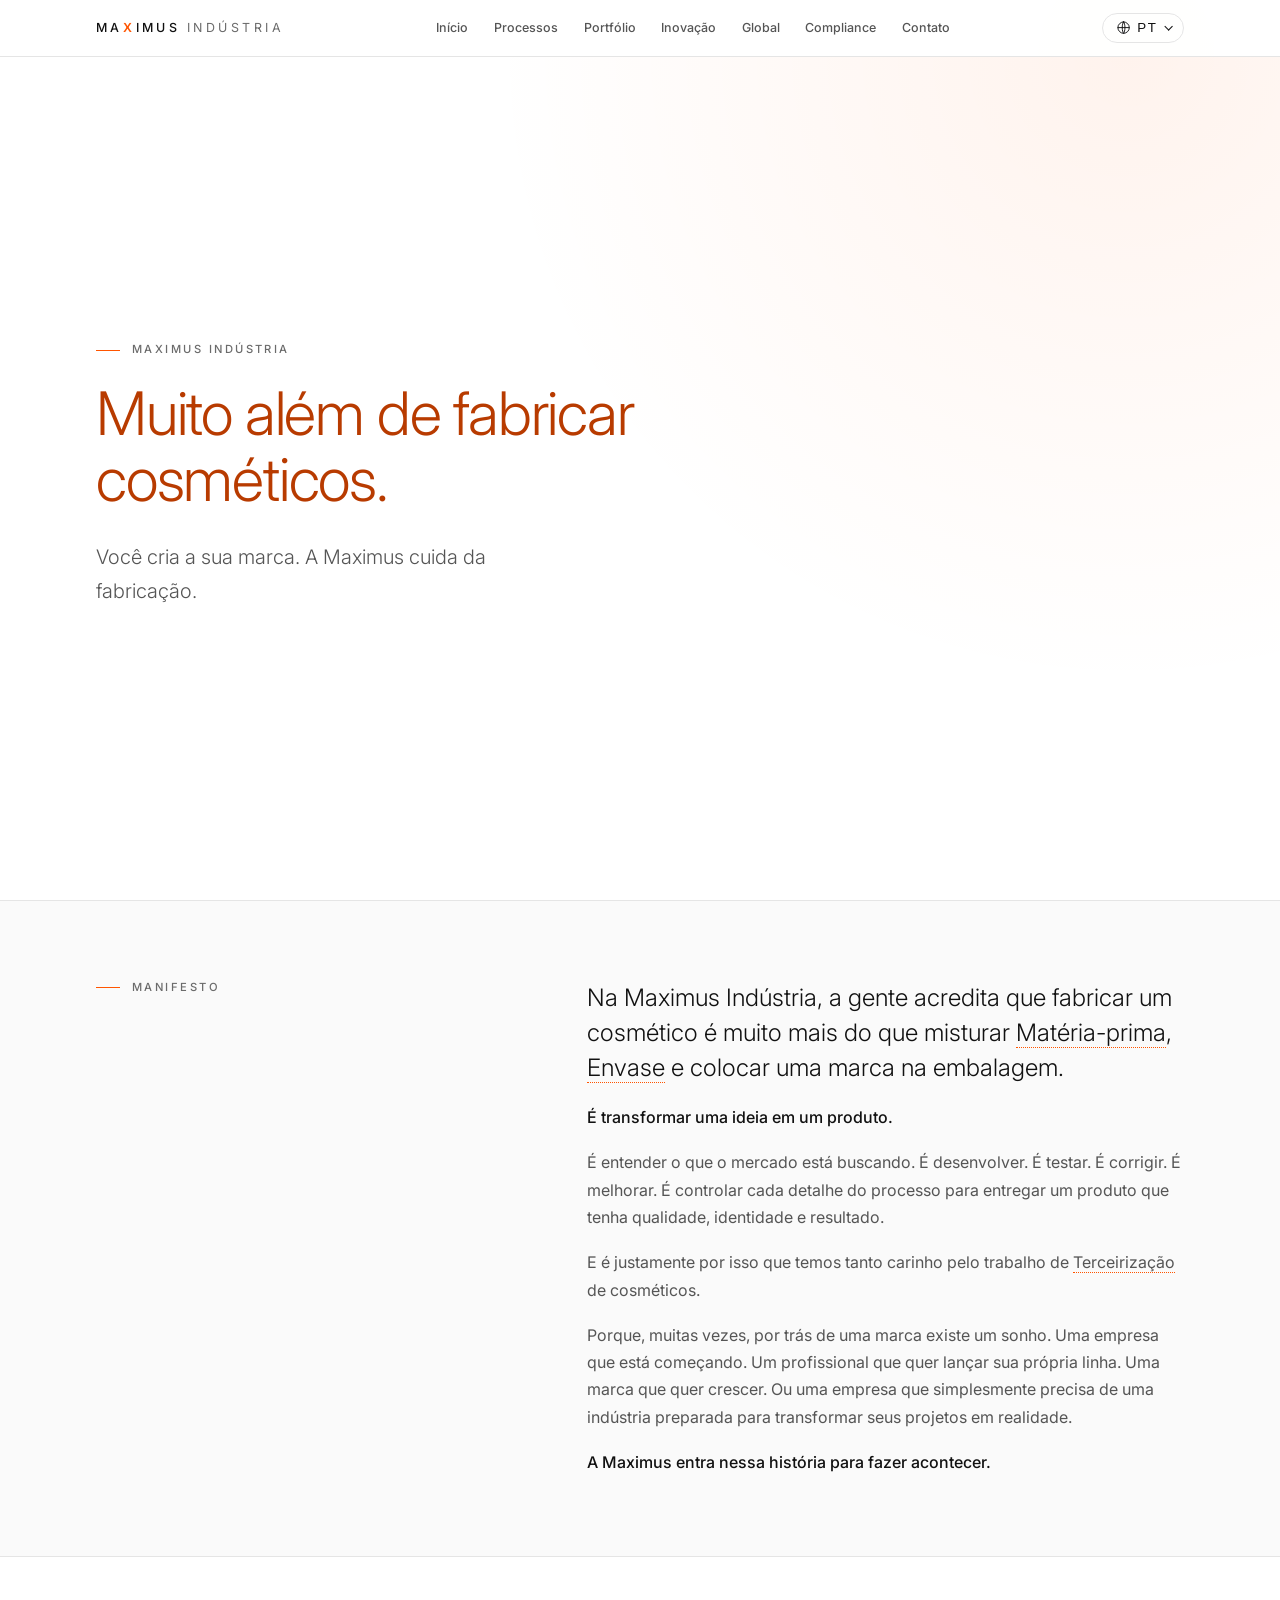
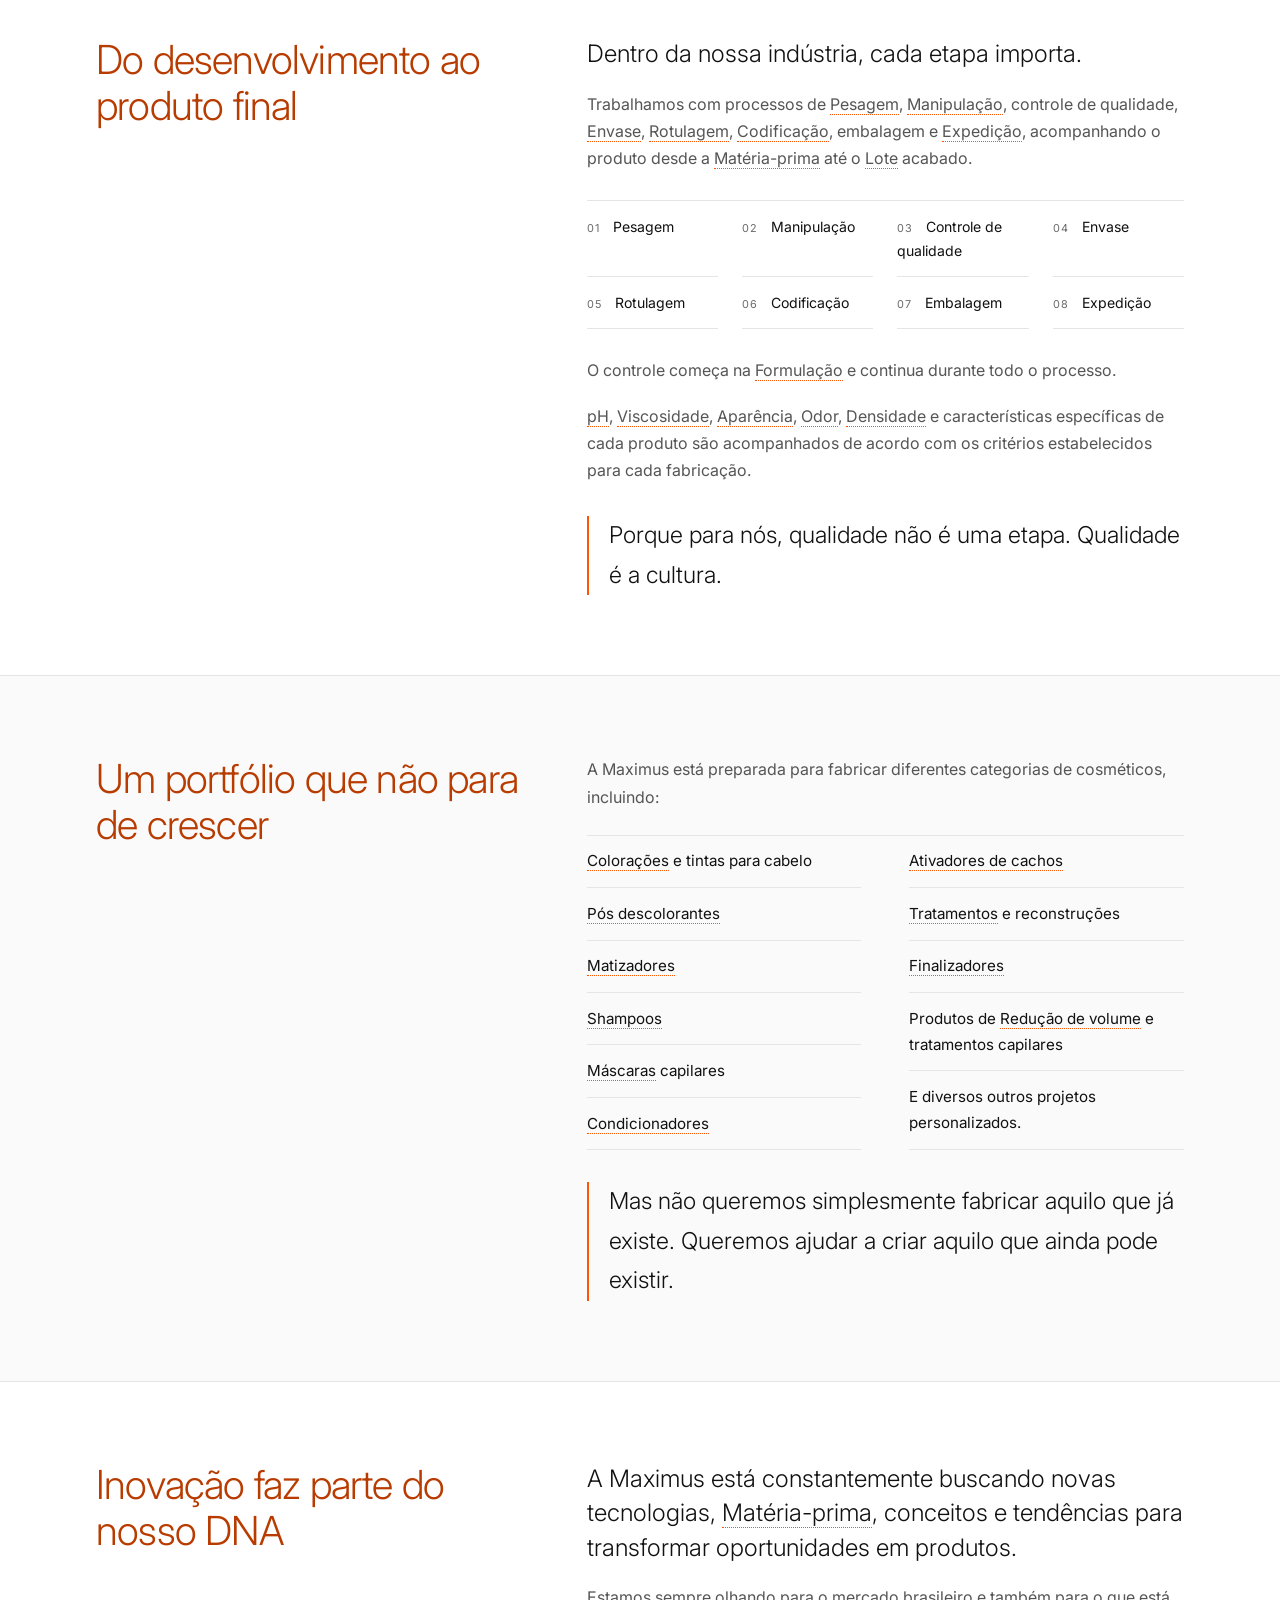
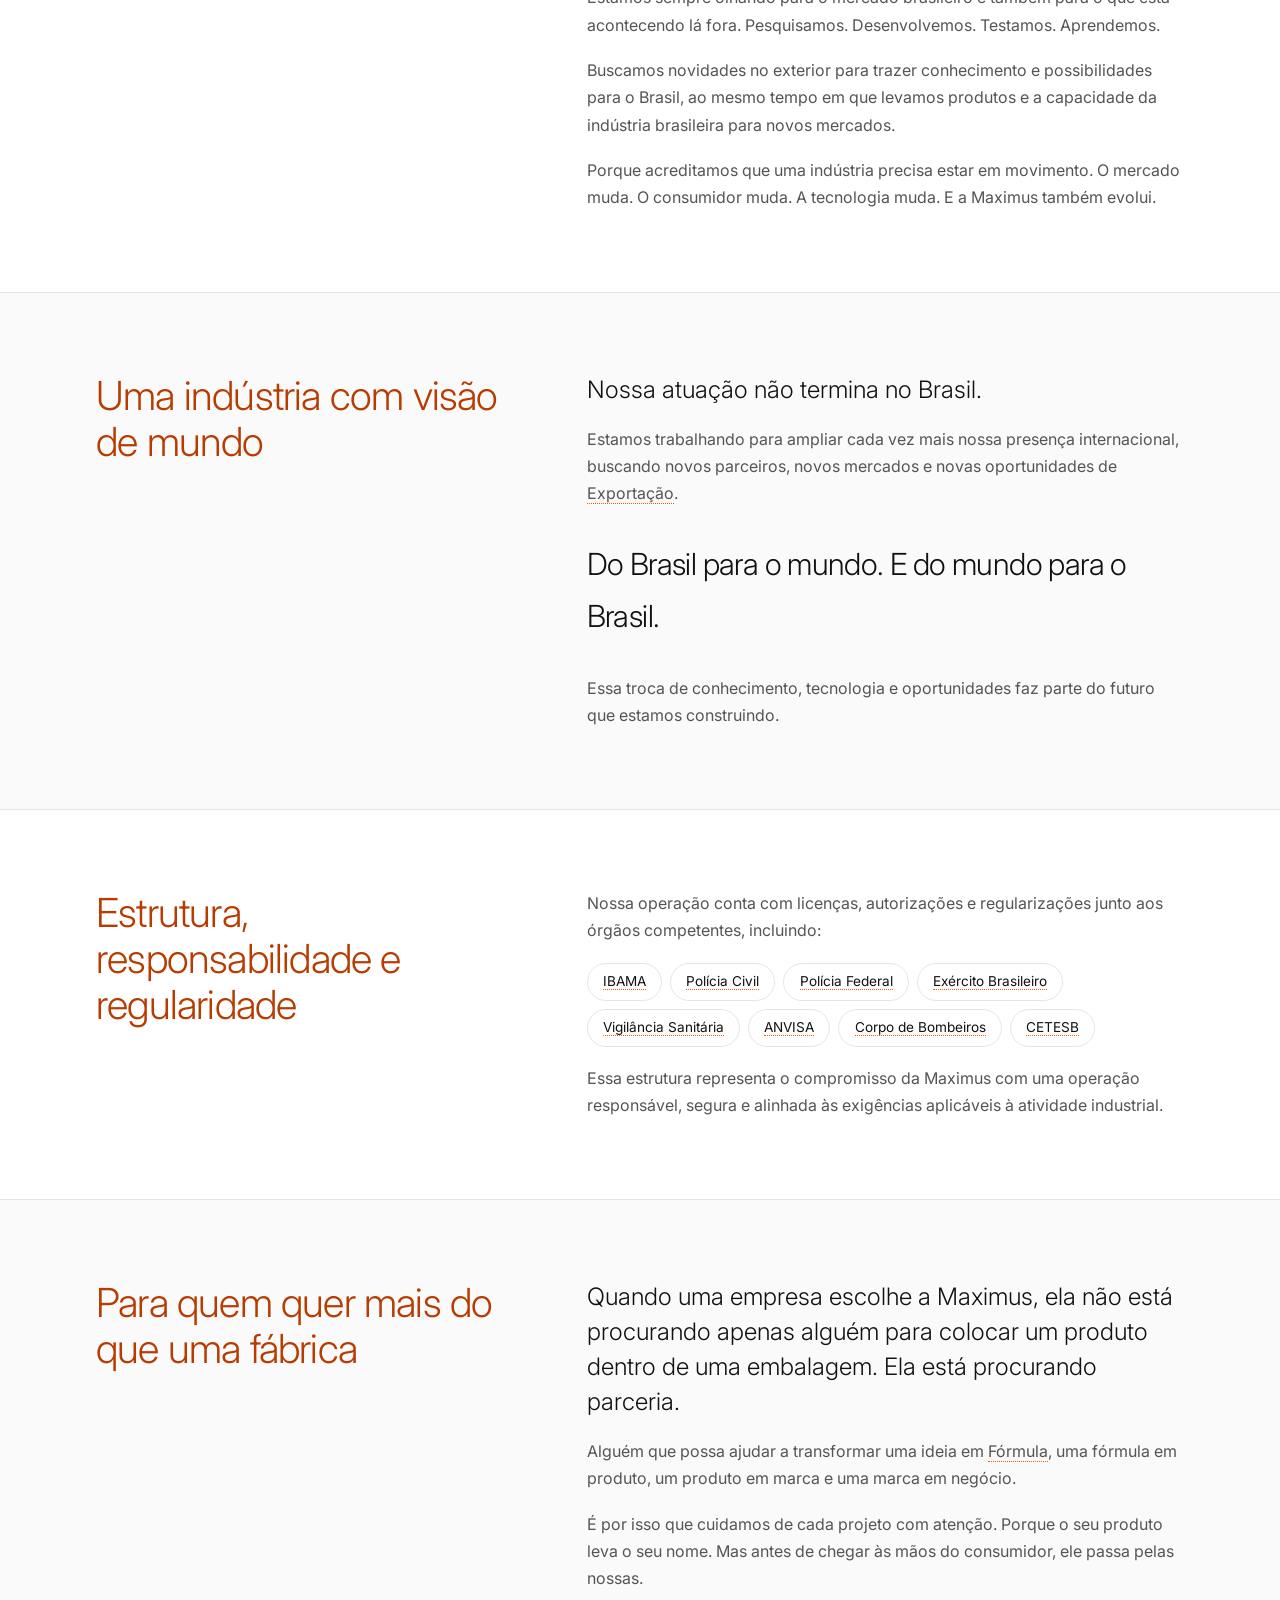
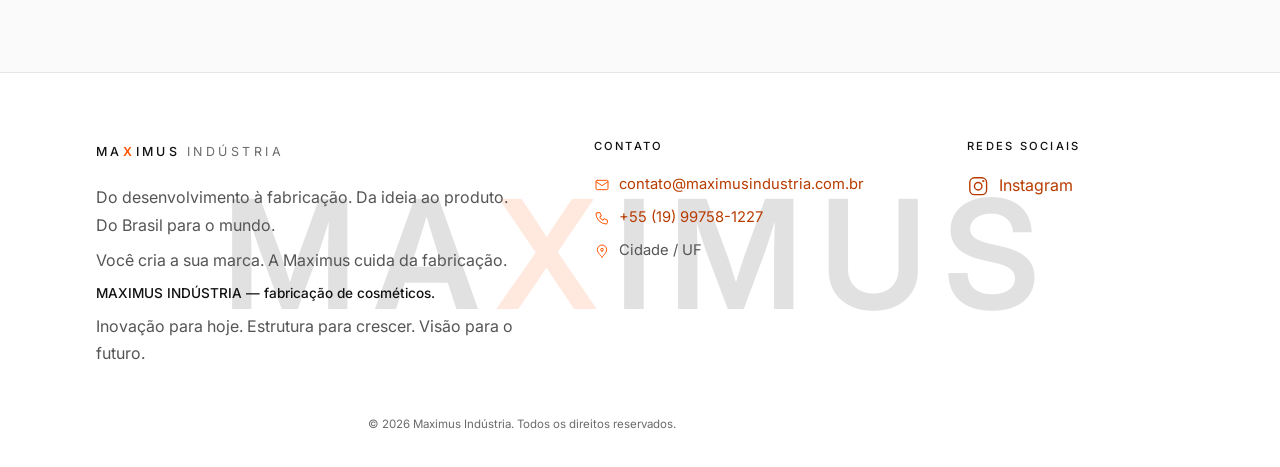
==== commit 77f95a6b: "Adicionado WhatsApp e Instagram de contato" ====
--- a/index.html
+++ b/index.html
@@ -33,6 +33,11 @@
     </symbol>
     <symbol id="pin" viewBox="0 0 24 24">
       <path d="M12 21s7-6.2 7-11a7 7 0 0 0-14 0c0 4.8 7 11 7 11zM12 12a2 2 0 1 0 0-4 2 2 0 0 0 0 4z"/>
+    </symbol>
+    <symbol id="instagram" viewBox="0 0 24 24">
+      <rect x="3" y="3" width="18" height="18" rx="5"/>
+      <circle cx="12" cy="12" r="4"/>
+      <circle cx="17.5" cy="6.5" r=".5"/>
     </symbol>
   </svg>
   <a class="skip" href="#conteudo" data-i18n="skip">Pular para o conteúdo</a>
@@ -240,9 +245,16 @@
         <p class="ftr__t" data-i18n="nav_contact">Contato</p>
         <address>
           <span><svg class="i" aria-hidden="true"><use href="#mail"/></svg><a href="mailto:contato@maximusindustria.com.br">contato@maximusindustria.com.br</a></span>
-          <span><svg class="i" aria-hidden="true"><use href="#phone"/></svg><span data-i18n="phone">(00) 0000-0000</span></span>
-          <span><svg class="i" aria-hidden="true"><use href="#pin"/></svg><span data-i18n="location">Cidade / UF</span></span>
+          <span><svg class="i" aria-hidden="true"><use href="#phone"/></svg><a href="https://wa.me/5519997581227?text=Ol%C3%A1,%20gostaria%20de%20mais%20informa%C3%A7%C3%B5es" target="_blank" rel="noopener noreferrer"><span data-i18n="phone">+55 (19) 99758-1227</span></a></span>
+          <span><svg class="i" aria-hidden="true"><use href="#pin"/></svg><span data-i18n="location">São Paulo / SP</span></span>
         </address>
+      </div>
+      <div class="ftr__social">
+        <p class="ftr__t" data-i18n="f_social">Redes sociais</p>
+        <a class="ftr__social-link" href="https://instagram.com/maximus_industria?obrf=MWxicTA0YnFkOW12cg%3D%3D" target="_blank" rel="noopener noreferrer">
+          <svg class="i" aria-hidden="true"><use href="#instagram"/></svg>
+          <span>Instagram</span>
+        </a>
       </div>
     </div>
     <p class="wrap ftr__copy" data-i18n="copyright">© 2026 Maximus Indústria. Todos os direitos reservados.</p>
--- a/styles.css
+++ b/styles.css
@@ -584,6 +584,7 @@
 .ftr__grid {
   display: grid;
   gap: 2.5rem;
+  grid-template-columns: minmax(0, 1fr);
 }
 
 .ftr p {
@@ -618,6 +619,7 @@
   display: flex;
   align-items: center;
   gap: .6rem;
+  min-width: 0;
 }
 
 .ftr address .i {
@@ -628,6 +630,15 @@
 
 .ftr address a {
   color: var(--accent);
+  overflow-wrap: anywhere;
+}
+
+.ftr__social-link {
+  display: inline-flex;
+  align-items: center;
+  gap: .6rem;
+  margin-top: 1rem;
+  color: var(--accent);
 }
 
 .ftr a:hover {
@@ -642,7 +653,7 @@
 
 @media (min-width: 768px) {
   .ftr__grid {
-    grid-template-columns: 1.4fr 1fr;
+    grid-template-columns: minmax(0, 1.4fr) minmax(0, 1fr) minmax(0, .7fr);
     gap: 4rem;
   }
 }
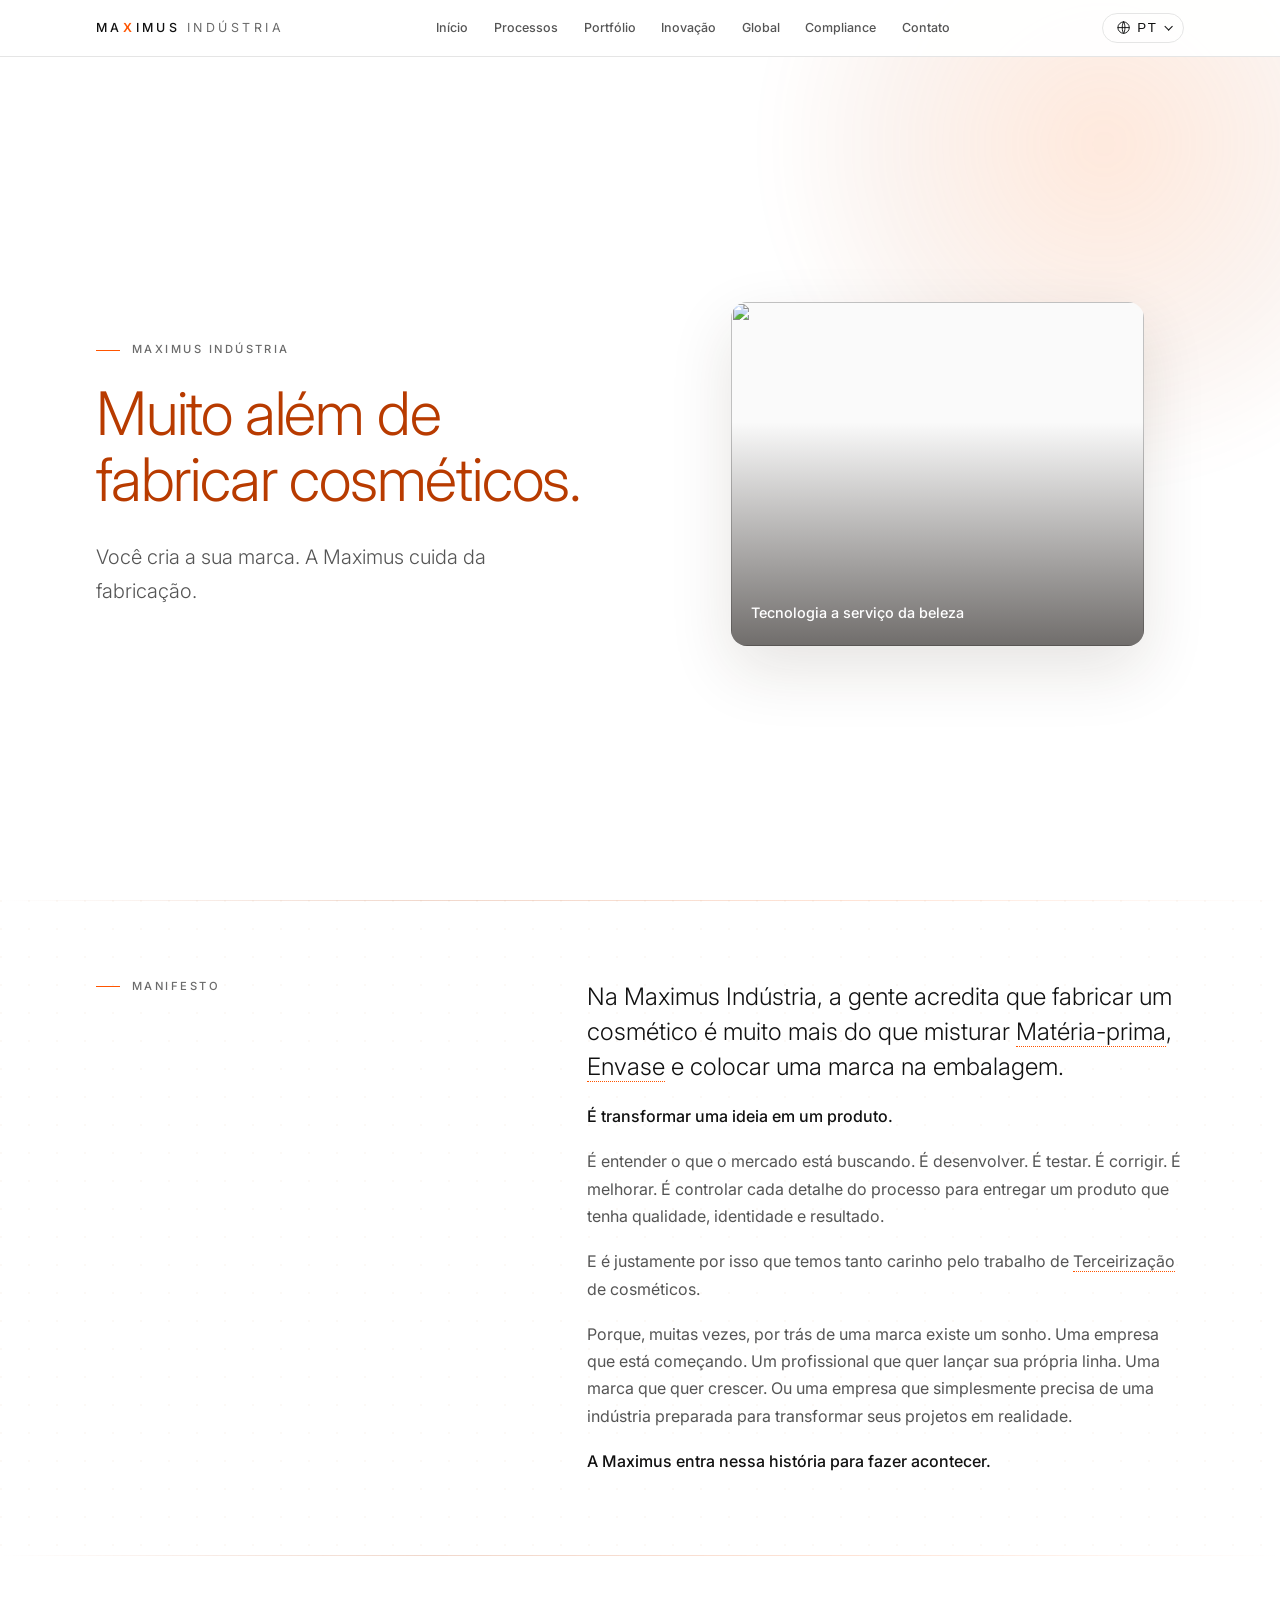
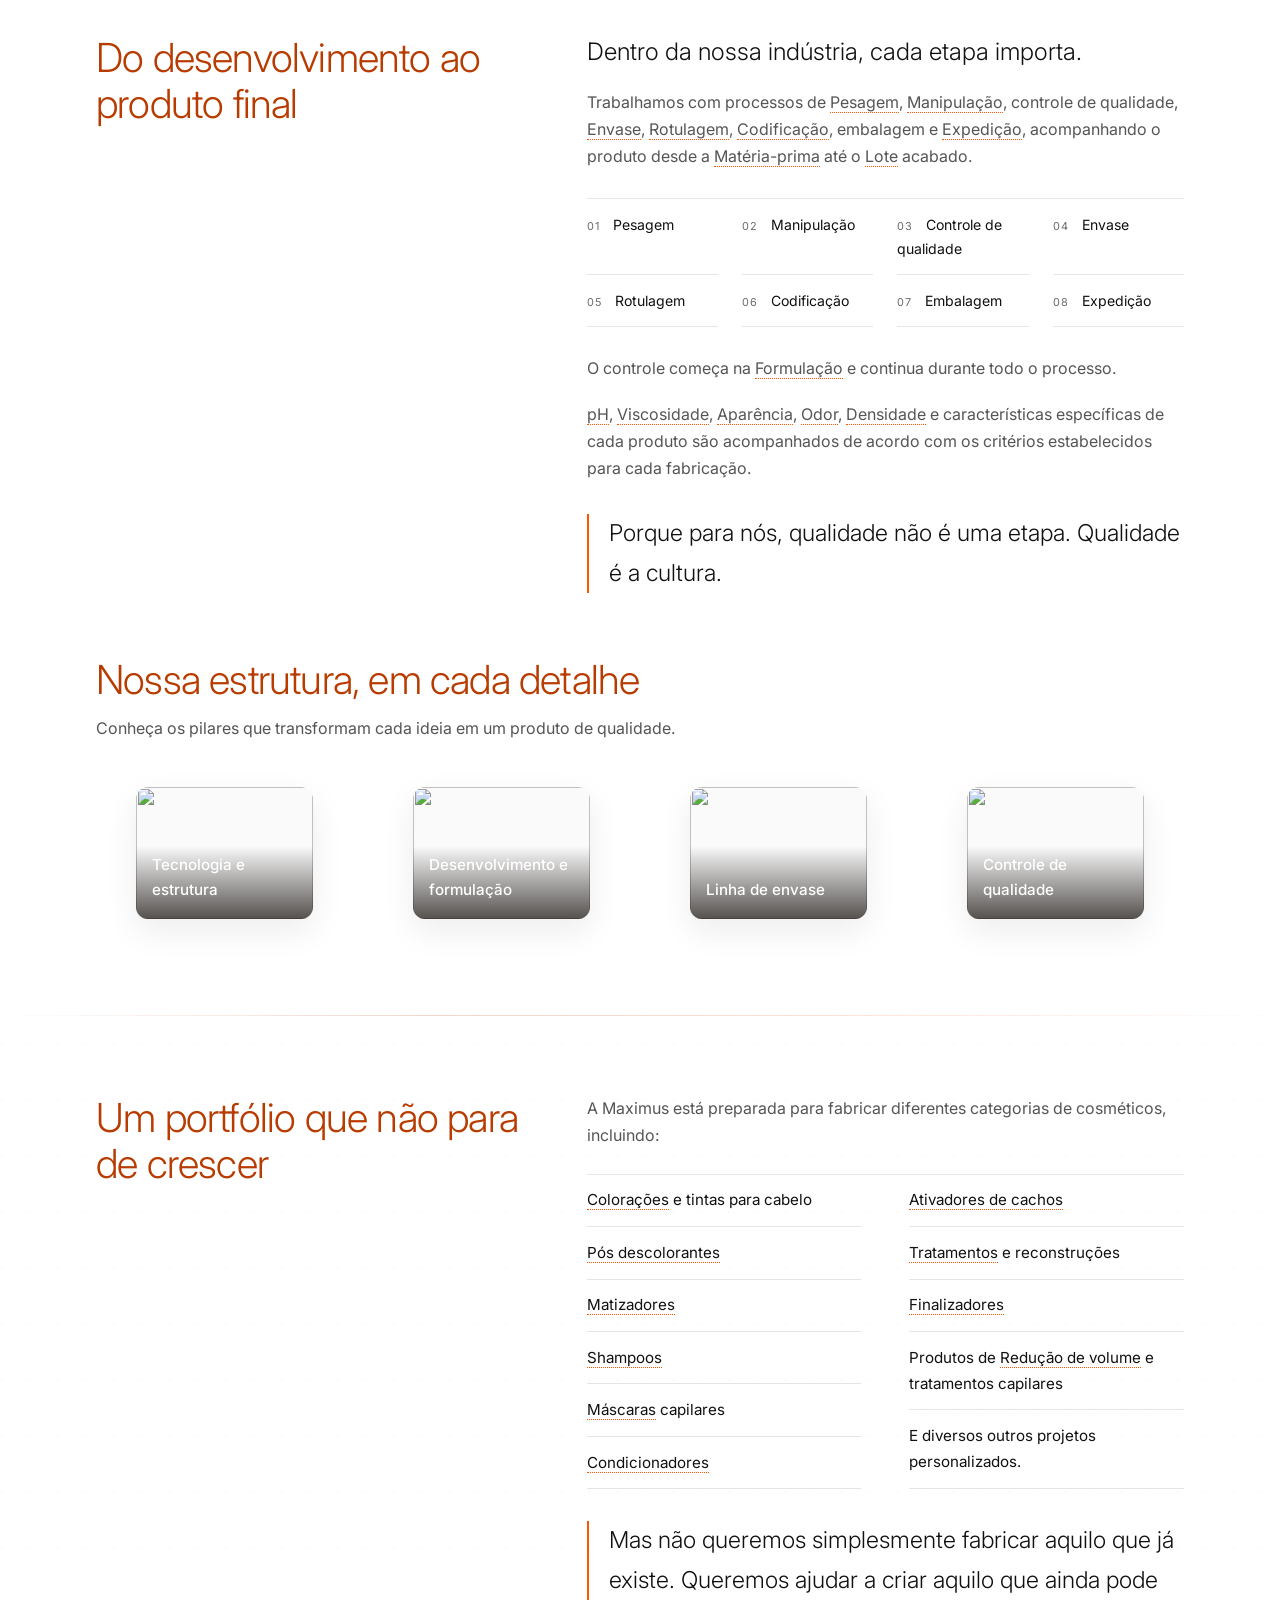
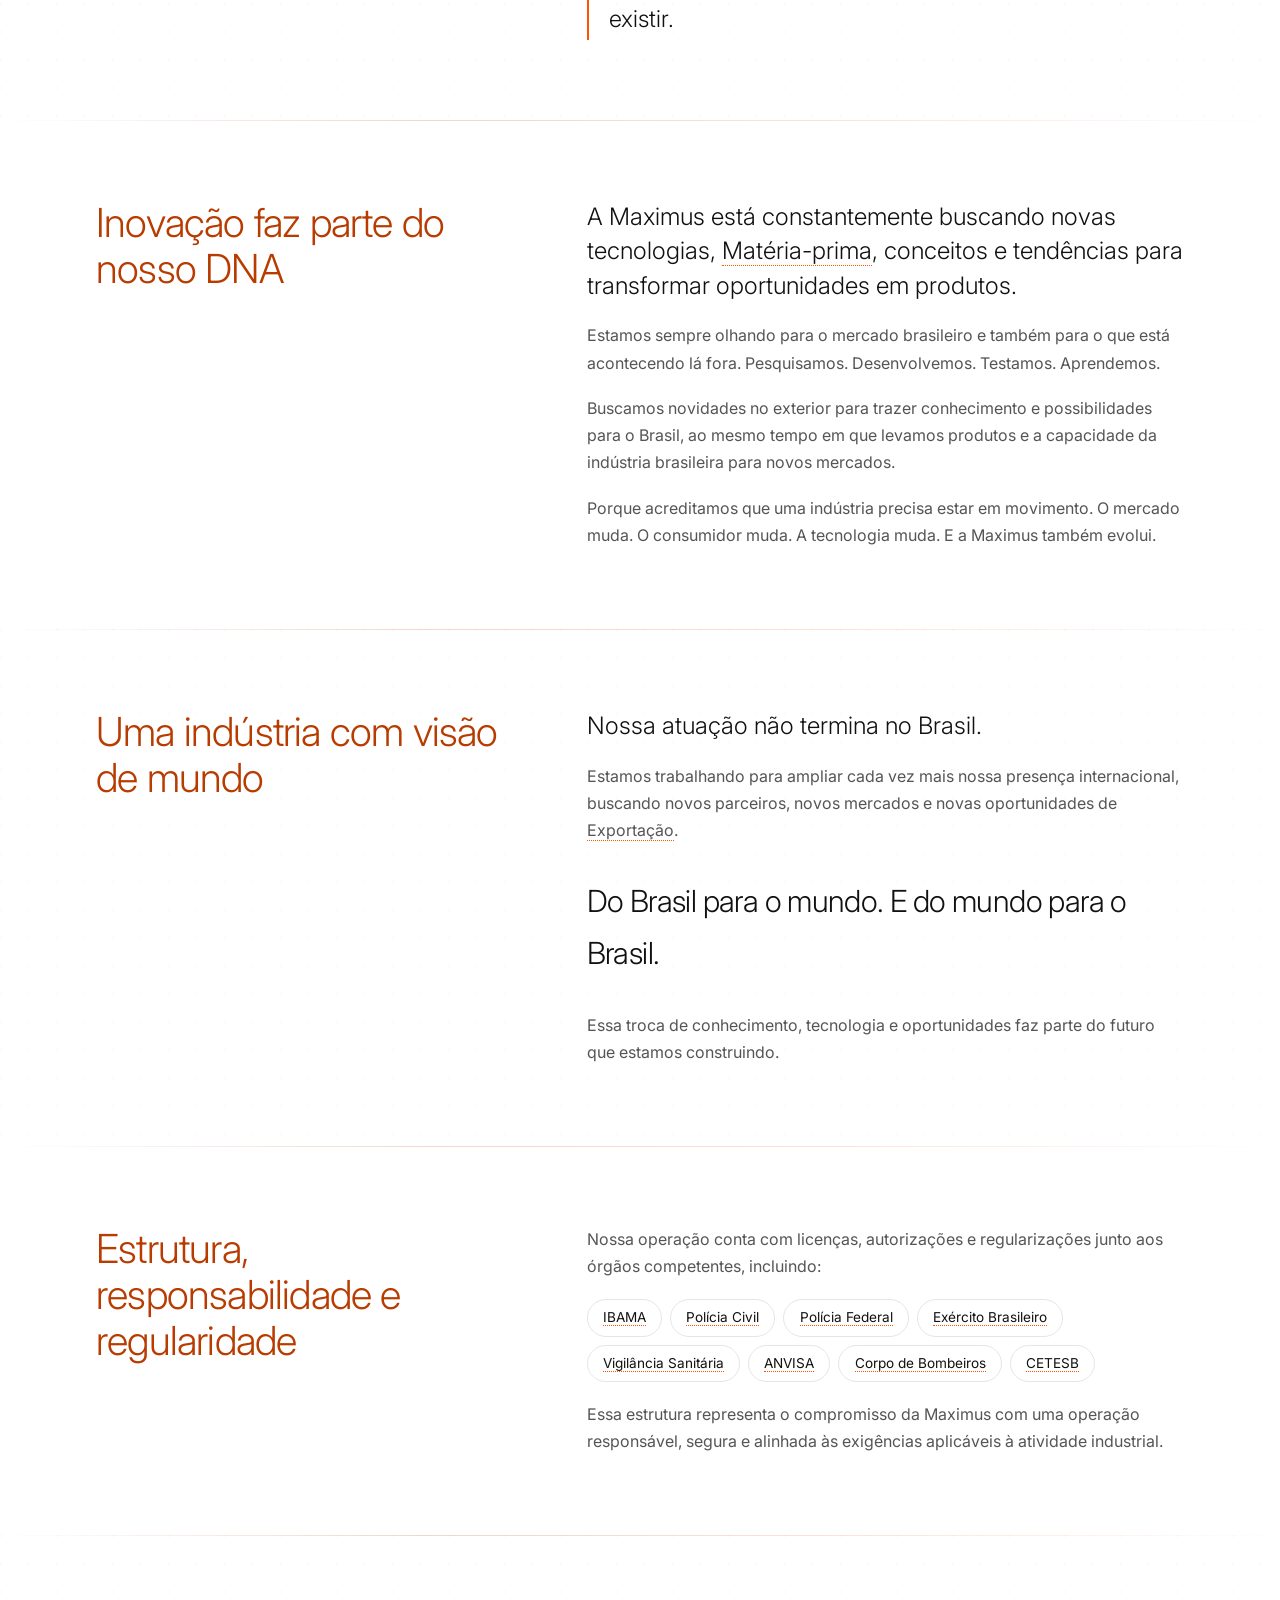
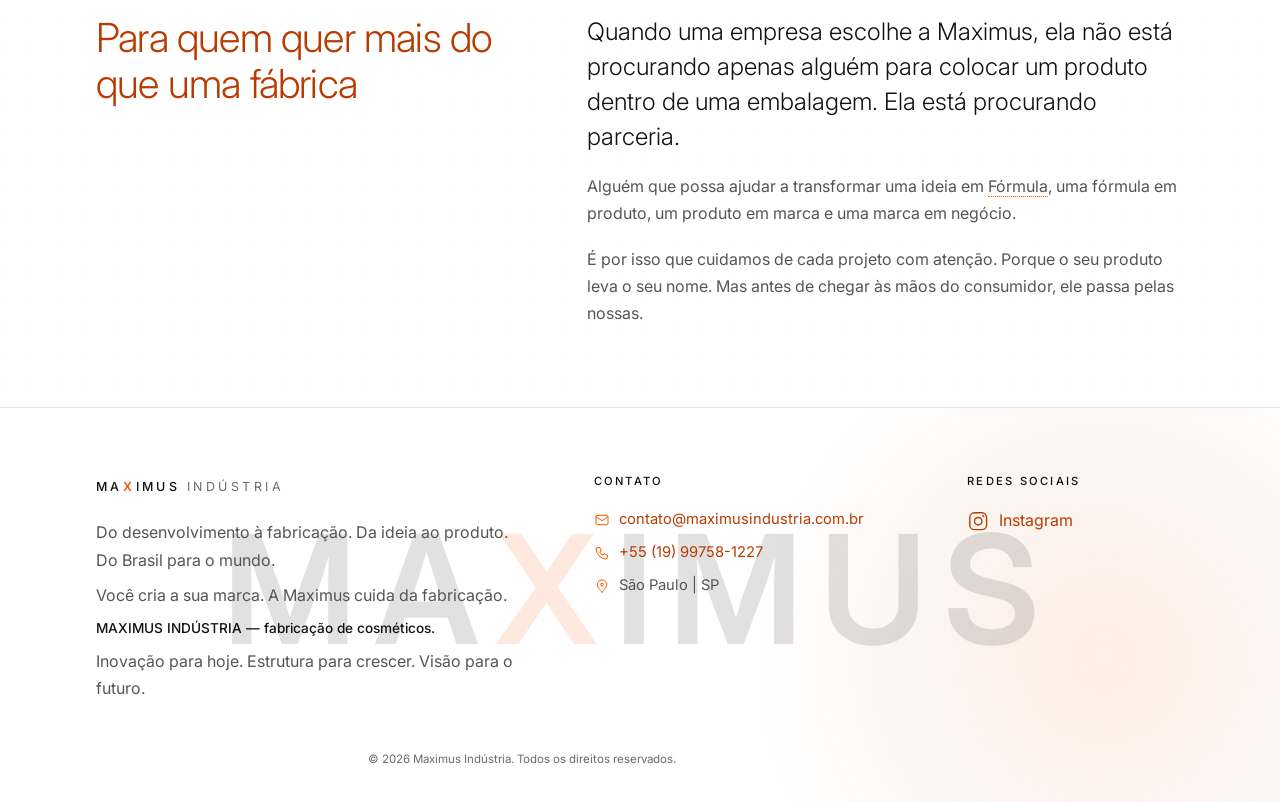
==== commit cef38d58: "ajustes no layout e fundo do site" ====
--- a/index.html
+++ b/index.html
@@ -82,10 +82,16 @@
 
     <!-- Destaque principal -->
     <section class="hero" id="inicio" aria-labelledby="t-hero">
-      <div class="wrap">
-        <p class="eyebrow">MAXIMUS INDÚSTRIA</p>
-        <h1 id="t-hero" data-i18n="hero_h1">Muito além de fabricar cosméticos.</h1>
-        <p class="hero__sub" data-i18n="hero_sub">Você cria a sua marca. A Maximus cuida da fabricação.</p>
+      <div class="wrap hero__layout">
+        <div class="hero__copy">
+          <p class="eyebrow">MAXIMUS INDÚSTRIA</p>
+          <h1 id="t-hero" data-i18n="hero_h1">Muito além de fabricar cosméticos.</h1>
+          <p class="hero__sub" data-i18n="hero_sub">Você cria a sua marca. A Maximus cuida da fabricação.</p>
+        </div>
+        <figure class="hero__visual">
+          <img src="https://images.unsplash.com/photo-1581091226825-a6a2a5aee158?auto=format&amp;fit=crop&amp;w=1800&amp;q=85" alt="" fetchpriority="high">
+          <figcaption data-i18n="hero_media_label">Tecnologia a serviço da beleza</figcaption>
+        </figure>
       </div>
     </section>
 
@@ -130,6 +136,30 @@
           <p class="quote rv" data-i18n="proc_q">Porque para nós, qualidade não é uma etapa. Qualidade é a cultura.</p>
         </div>
       </div>
+      <div class="wrap process-gallery" aria-labelledby="t-media">
+        <div class="process-gallery__intro">
+          <h2 class="h2" id="t-media" data-i18n="media_h">Nossa estrutura, em cada detalhe</h2>
+          <p data-i18n="media_intro">Conheça os pilares que transformam cada ideia em um produto de qualidade.</p>
+        </div>
+        <div class="media-grid">
+          <figure class="media-card">
+            <img src="https://images.unsplash.com/photo-1581091226825-a6a2a5aee158?auto=format&amp;fit=crop&amp;w=900&amp;q=80" alt="" loading="lazy" decoding="async">
+            <figcaption data-i18n="media_technology">Tecnologia e estrutura</figcaption>
+          </figure>
+          <figure class="media-card">
+            <img src="https://images.unsplash.com/photo-1608248543803-ba4f8c70ae0b?auto=format&amp;fit=crop&amp;w=900&amp;q=80" alt="" loading="lazy" decoding="async">
+            <figcaption data-i18n="media_formula">Desenvolvimento e formulação</figcaption>
+          </figure>
+          <figure class="media-card">
+            <img src="https://images.unsplash.com/photo-1581092160562-40aa08e78837?auto=format&amp;fit=crop&amp;w=900&amp;q=80" alt="" loading="lazy" decoding="async">
+            <figcaption data-i18n="media_filling">Linha de envase</figcaption>
+          </figure>
+          <figure class="media-card">
+            <img src="https://images.unsplash.com/photo-1576086213369-97a306d36557?auto=format&amp;fit=crop&amp;w=900&amp;q=80" alt="" loading="lazy" decoding="async">
+            <figcaption data-i18n="media_quality">Controle de qualidade</figcaption>
+          </figure>
+        </div>
+      </div>
     </section>
 
     <!-- Portfolio -->
@@ -244,16 +274,16 @@
       <div>
         <p class="ftr__t" data-i18n="nav_contact">Contato</p>
         <address>
-          <span><svg class="i" aria-hidden="true"><use href="#mail"/></svg><a href="mailto:contato@maximusindustria.com.br">contato@maximusindustria.com.br</a></span>
-          <span><svg class="i" aria-hidden="true"><use href="#phone"/></svg><a href="https://wa.me/5519997581227?text=Ol%C3%A1,%20gostaria%20de%20mais%20informa%C3%A7%C3%B5es" target="_blank" rel="noopener noreferrer"><span data-i18n="phone">+55 (19) 99758-1227</span></a></span>
-          <span><svg class="i" aria-hidden="true"><use href="#pin"/></svg><span data-i18n="location">São Paulo / SP</span></span>
+          <span><svg class="i" aria-hidden="true"><use href="#mail"/></svg><a dir="ltr" href="mailto:contato@maximusindustria.com.br">contato@maximusindustria.com.br</a></span>
+          <span><svg class="i" aria-hidden="true"><use href="#phone"/></svg><a href="https://wa.me/5519997581227?text=Ol%C3%A1,%20gostaria%20de%20mais%20informa%C3%A7%C3%B5es" target="_blank" rel="noopener noreferrer"><bdi dir="ltr" data-i18n="phone">+55 (19) 99758-1227</bdi></a></span>
+          <span><svg class="i" aria-hidden="true"><use href="#pin"/></svg><bdi dir="ltr" data-i18n="location">São Paulo | SP</bdi></span>
         </address>
       </div>
       <div class="ftr__social">
         <p class="ftr__t" data-i18n="f_social">Redes sociais</p>
         <a class="ftr__social-link" href="https://instagram.com/maximus_industria?obrf=MWxicTA0YnFkOW12cg%3D%3D" target="_blank" rel="noopener noreferrer">
           <svg class="i" aria-hidden="true"><use href="#instagram"/></svg>
-          <span>Instagram</span>
+          <bdi dir="ltr">Instagram</bdi>
         </a>
       </div>
     </div>
--- a/styles.css
+++ b/styles.css
@@ -26,7 +26,7 @@
 
 html {
   scroll-behavior: smooth;
-  scroll-padding-top: calc(env(safe-area-inset-top, 0px) + 5rem);
+  scroll-padding-top: calc(env(safe-area-inset-top, 0px) + 6rem);
   -webkit-text-size-adjust: 100%;
 }
 
@@ -127,11 +127,21 @@
 }
 
 main > section:nth-of-type(even) {
-  background: var(--bg2);
+  background-color: var(--bg);
+  background-image: url("data:image/svg+xml,%3Csvg xmlns='http://www.w3.org/2000/svg' width='28' height='28' viewBox='0 0 28 28'%3E%3Ccircle cx='1' cy='1' r='1' fill='%23B83B00' fill-opacity='.045'/%3E%3C/svg%3E");
+  background-size: 28px 28px;
 }
 
 main > section + section {
-  border-top: 1px solid var(--line);
+  position: relative;
+}
+
+main > section + section::before {
+  position: absolute;
+  inset: 0 0 auto;
+  height: 1px;
+  background: linear-gradient(90deg, transparent, rgba(184, 59, 0, .2), rgba(255, 85, 0, .16), transparent);
+  content: "";
 }
 
 .eyebrow {
@@ -370,12 +380,70 @@
 
 /* Destaque principal */
 .hero {
+  position: relative;
+  isolation: isolate;
+  overflow: clip;
   min-height: 100vh;
   min-height: 100svh;
   display: grid;
   align-items: center;
   padding-block: 8rem 5rem;
-  background: radial-gradient(circle at 88% 6%, rgba(255, 85, 0, .07), transparent 45%);
+  background-color: var(--bg);
+}
+
+.hero::before {
+  position: absolute;
+  z-index: -1;
+  inset-block-start: -12rem;
+  inset-inline-end: -10rem;
+  width: min(60vw, 42rem);
+  aspect-ratio: 1;
+  border-radius: 50%;
+  background: radial-gradient(circle, rgba(255, 132, 61, .18), rgba(184, 59, 0, .06) 45%, transparent 72%);
+  filter: blur(18px);
+  pointer-events: none;
+  content: "";
+}
+
+.hero__layout {
+  display: grid;
+  align-items: center;
+  gap: clamp(2.5rem, 6vw, 5rem);
+}
+
+.hero__visual {
+  position: relative;
+  min-height: 17rem;
+  aspect-ratio: 1.2;
+  overflow: hidden;
+  border-radius: 1rem;
+  background: var(--bg2);
+  box-shadow: 0 1.5rem 4rem rgba(52, 31, 20, .12);
+}
+
+.hero__visual::after {
+  position: absolute;
+  inset: 35% 0 0;
+  background: linear-gradient(transparent, rgba(20, 15, 12, .6));
+  content: "";
+}
+
+.hero__visual img {
+  width: 100%;
+  height: 100%;
+  position: absolute;
+  inset: 0;
+  object-fit: cover;
+}
+
+.hero__visual figcaption {
+  position: absolute;
+  z-index: 1;
+  inset-inline: 1.25rem;
+  inset-block-end: 1.25rem;
+  color: #fff;
+  font-size: .9rem;
+  font-weight: 500;
 }
 
 .hero h1 {
@@ -452,6 +520,65 @@
   border-inline-start: 2px solid var(--o1);
   padding-inline-start: 1.25rem;
   margin-top: 2rem !important;
+}
+
+.process-gallery {
+  margin-block-start: 4rem;
+}
+
+.process-gallery__intro {
+  max-width: 42rem;
+  margin-block-end: 1.75rem;
+}
+
+.process-gallery__intro p {
+  margin-block-start: .75rem;
+}
+
+.media-grid {
+  display: grid;
+  grid-template-columns: minmax(0, 1fr);
+  gap: 1rem;
+}
+
+.media-card {
+  position: relative;
+  min-width: 0;
+  aspect-ratio: 4 / 3;
+  overflow: hidden;
+  border-radius: .75rem;
+  background: var(--bg2);
+  box-shadow: 0 .75rem 2rem rgba(52, 31, 20, .08);
+}
+
+.media-card::after {
+  position: absolute;
+  inset: 45% 0 0;
+  background: linear-gradient(transparent, rgba(20, 15, 12, .72));
+  content: "";
+  pointer-events: none;
+}
+
+.media-card img {
+  display: block;
+  width: 100%;
+  height: 100%;
+  object-fit: cover;
+  transition: transform .5s var(--ease);
+}
+
+.media-card figcaption {
+  position: absolute;
+  z-index: 1;
+  inset-inline: 1rem;
+  inset-block-end: 1rem;
+  color: #fff;
+  font-size: .95rem;
+  font-weight: 500;
+}
+
+.media-card:hover img {
+  transform: scale(1.04);
 }
 
 .motto {
@@ -518,6 +645,11 @@
 }
 
 @media (min-width: 640px) {
+  .media-grid {
+    grid-template-columns: repeat(2, minmax(0, 1fr));
+    gap: 1.25rem;
+  }
+
   .stages {
     grid-template-columns: repeat(4, 1fr);
   }
@@ -529,6 +661,10 @@
 }
 
 @media (min-width: 900px) {
+  .hero__layout {
+    grid-template-columns: minmax(0, 1fr) minmax(0, .95fr);
+  }
+
   .ed {
     grid-template-columns: 5fr 7fr;
     gap: 4rem;
@@ -543,18 +679,34 @@
 
 /* Rodape e marca-d'agua */
 .ftr {
+  isolation: isolate;
   position: relative;
-  overflow: hidden;
+  overflow: clip;
   border-top: 1px solid var(--line);
   padding-block: 4rem 2rem;
   scroll-margin-top: 2rem;
   background: var(--bg);
 }
 
+.ftr::before {
+  position: absolute;
+  z-index: -1;
+  inset-block-end: -12rem;
+  inset-inline-end: -10rem;
+  width: min(60vw, 42rem);
+  aspect-ratio: 1;
+  border-radius: 50%;
+  background: radial-gradient(circle, rgba(255, 132, 61, .14), rgba(184, 59, 0, .045) 45%, transparent 72%);
+  filter: blur(20px);
+  pointer-events: none;
+  content: "";
+}
+
 .ftr__watermark {
   position: absolute;
   top: 50%;
   left: 50%;
+  z-index: 0;
   width: min(72rem, 120vw);
   height: auto;
   transform: translate(-50%, -50%);
@@ -587,6 +739,10 @@
   grid-template-columns: minmax(0, 1fr);
 }
 
+.ftr__grid > * {
+  min-width: 0;
+}
+
 .ftr p {
   max-width: 34rem;
   margin-top: .5rem;
@@ -615,7 +771,7 @@
   font-size: .92rem;
 }
 
-.ftr address span {
+.ftr address > span {
   display: flex;
   align-items: center;
   gap: .6rem;
@@ -658,6 +814,12 @@
   }
 }
 
+@media (min-width: 1000px) {
+  .media-grid {
+    grid-template-columns: repeat(4, minmax(0, 1fr));
+  }
+}
+
 /* Idioma arabe e RTL */
 [lang="ar"] * {
   letter-spacing: 0 !important;
@@ -666,17 +828,44 @@
 
 [lang="ar"] body {
   font-family: "Segoe UI", Tahoma, "Noto Naskh Arabic", "Noto Sans Arabic", system-ui, sans-serif;
-  line-height: 1.95;
+  line-height: 2;
+}
+
+[lang="ar"] h1,
+[lang="ar"] h2,
+[lang="ar"] h3,
+[lang="ar"] .lede,
+[lang="ar"] .quote {
+  line-height: 1.6;
 }
 
 [dir="rtl"] body {
   direction: rtl;
-  text-align: start;
-}
-
-[dir="rtl"] .hdr__tools,
-[dir="rtl"] .ftr address span {
+  text-align: right;
+}
+
+[dir="rtl"] .hdr__tools {
   direction: rtl;
+}
+
+[dir="rtl"] .sec {
+  padding-block-start: 6rem;
+  scroll-margin-top: 1rem;
+}
+
+[dir="rtl"] .ftr address > span {
+  direction: rtl;
+  flex-direction: row;
+}
+
+[dir="rtl"] .ftr__social-link {
+  direction: rtl;
+  flex-direction: row;
+}
+
+.ftr [dir="ltr"] {
+  direction: ltr;
+  unicode-bidi: isolate;
 }
 
 [dir="rtl"] .glossary-tip__box {
@@ -717,20 +906,16 @@
 }
 
 @media (prefers-reduced-motion: no-preference) {
-  .hero .wrap > * {
+  .hero__copy > * {
     animation: up 1s var(--ease) both;
   }
 
-  .hero .wrap > :nth-child(2) {
+  .hero__copy > :nth-child(2) {
     animation-delay: .1s;
   }
 
-  .hero .wrap > :nth-child(3) {
+  .hero__copy > :nth-child(3) {
     animation-delay: .2s;
-  }
-
-  .hero .wrap > :nth-child(4) {
-    animation-delay: .3s;
   }
 
   .pulse {
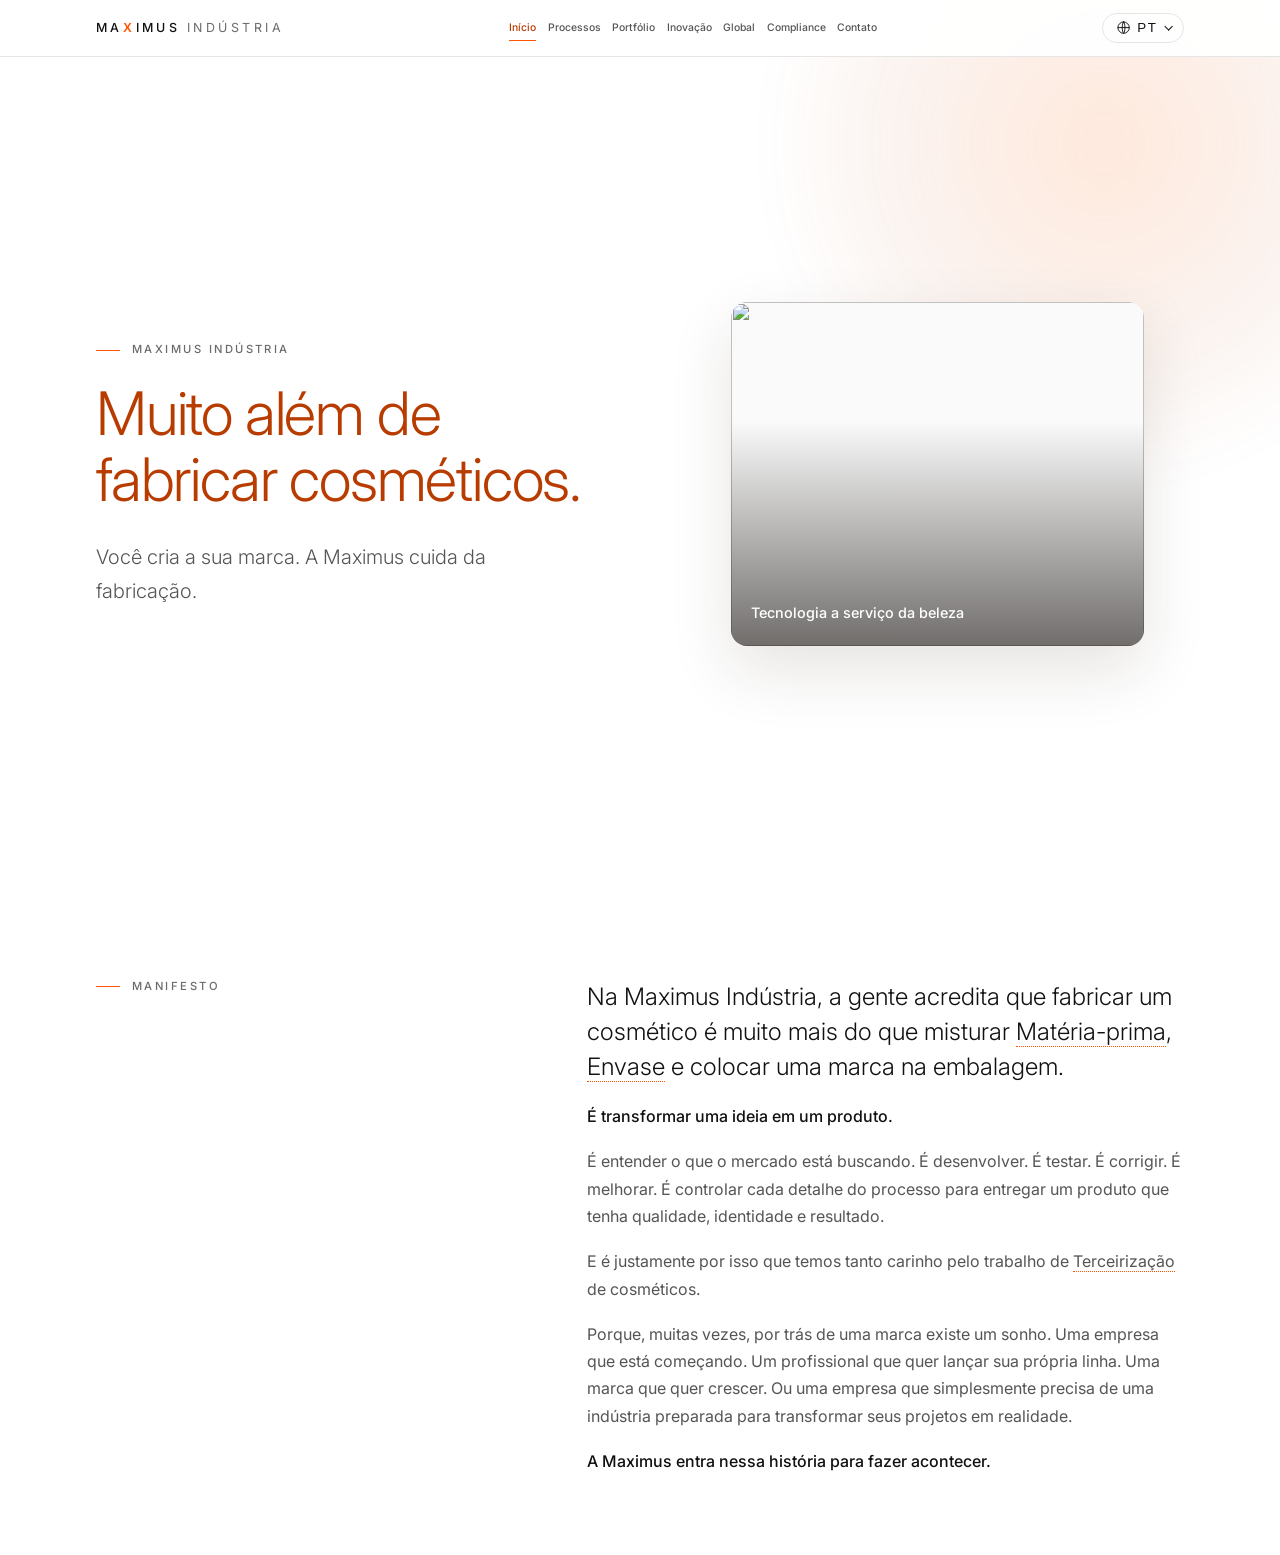
==== commit 86a36828: "Exibido menu horizontal visivel no cabecalho" ====
--- a/index.html
+++ b/index.html
@@ -80,40 +80,42 @@
 
   <main id="conteudo">
 
-    <!-- Destaque principal -->
-    <section class="hero" id="inicio" aria-labelledby="t-hero">
-      <div class="wrap hero__layout">
-        <div class="hero__copy">
-          <p class="eyebrow">MAXIMUS INDÚSTRIA</p>
-          <h1 id="t-hero" data-i18n="hero_h1">Muito além de fabricar cosméticos.</h1>
-          <p class="hero__sub" data-i18n="hero_sub">Você cria a sua marca. A Maximus cuida da fabricação.</p>
-        </div>
-        <figure class="hero__visual">
-          <img src="https://images.unsplash.com/photo-1581091226825-a6a2a5aee158?auto=format&amp;fit=crop&amp;w=1800&amp;q=85" alt="" fetchpriority="high">
-          <figcaption data-i18n="hero_media_label">Tecnologia a serviço da beleza</figcaption>
-        </figure>
-      </div>
-    </section>
-
-    <!-- Manifesto -->
-    <section class="sec" id="essencia" aria-labelledby="t-mf">
-      <div class="wrap ed">
-        <div class="ed__head">
-          <h2 class="eyebrow" id="t-mf" data-i18n="mf_label">Manifesto</h2>
-        </div>
-        <div class="ed__body">
-          <p class="lede rv"><span data-i18n="mf_intro_a">Na Maximus Indústria, a gente acredita que fabricar um cosmético é muito mais do que misturar </span><span class="glossary-term" tabindex="0" data-i18n="term_raw" data-i18n-tooltip="tip_raw" data-term="Matéria-prima" data-tooltip="Insumos usados na fabricação, como ativos, surfactantes, óleos e fragrâncias.">matérias-primas</span><span data-i18n="mf_intro_b">, </span><span class="glossary-term" tabindex="0" data-i18n="term_fill" data-i18n-tooltip="tip_fill" data-term="Envase" data-tooltip="Enchimento das embalagens com o produto pronto.">envasar</span><span data-i18n="mf_intro_c"> e colocar uma marca na embalagem.</span></p>
-          <p class="key rv" data-i18n="mf_a">É transformar uma ideia em um produto.</p>
-          <p class="rv" data-i18n="mf_market">É entender o que o mercado está buscando. É desenvolver. É testar. É corrigir. É melhorar. É controlar cada detalhe do processo para entregar um produto que tenha qualidade, identidade e resultado.</p>
-          <p class="rv"><span data-i18n="mf_outsource_a">E é justamente por isso que temos tanto carinho pelo trabalho de </span><span class="glossary-term" tabindex="0" data-i18n="term_contract" data-i18n-tooltip="tip_contract" data-term="Terceirização" data-tooltip="Quando uma marca contrata uma indústria para fabricar seus produtos, sem precisar de fábrica própria.">terceirização</span><span data-i18n="mf_outsource_b"> de cosméticos.</span></p>
-          <p class="rv" data-i18n="mf_dream">Porque, muitas vezes, por trás de uma marca existe um sonho. Uma empresa que está começando. Um profissional que quer lançar sua própria linha. Uma marca que quer crescer. Ou uma empresa que simplesmente precisa de uma indústria preparada para transformar seus projetos em realidade.</p>
-          <p class="key rv" data-i18n="mf_b">A Maximus entra nessa história para fazer acontecer.</p>
-        </div>
-      </div>
+    <section class="page-section active" id="inicio" aria-labelledby="t-hero">
+      <!-- Destaque principal -->
+      <div class="hero">
+        <div class="wrap hero__layout">
+          <div class="hero__copy">
+            <p class="eyebrow">MAXIMUS INDÚSTRIA</p>
+            <h1 id="t-hero" data-i18n="hero_h1">Muito além de fabricar cosméticos.</h1>
+            <p class="hero__sub" data-i18n="hero_sub">Você cria a sua marca. A Maximus cuida da fabricação.</p>
+          </div>
+          <figure class="hero__visual">
+            <img src="https://images.unsplash.com/photo-1581091226825-a6a2a5aee158?auto=format&amp;fit=crop&amp;w=1800&amp;q=85" alt="" fetchpriority="high">
+            <figcaption data-i18n="hero_media_label">Tecnologia a serviço da beleza</figcaption>
+          </figure>
+        </div>
+      </div>
+
+      <!-- Manifesto -->
+      <section class="sec" id="essencia" aria-labelledby="t-mf">
+        <div class="wrap ed">
+          <div class="ed__head">
+            <h2 class="eyebrow" id="t-mf" data-i18n="mf_label">Manifesto</h2>
+          </div>
+          <div class="ed__body">
+            <p class="lede rv"><span data-i18n="mf_intro_a">Na Maximus Indústria, a gente acredita que fabricar um cosmético é muito mais do que misturar </span><span class="glossary-term" tabindex="0" data-i18n="term_raw" data-i18n-tooltip="tip_raw" data-term="Matéria-prima" data-tooltip="Insumos usados na fabricação, como ativos, surfactantes, óleos e fragrâncias.">matérias-primas</span><span data-i18n="mf_intro_b">, </span><span class="glossary-term" tabindex="0" data-i18n="term_fill" data-i18n-tooltip="tip_fill" data-term="Envase" data-tooltip="Enchimento das embalagens com o produto pronto.">envasar</span><span data-i18n="mf_intro_c"> e colocar uma marca na embalagem.</span></p>
+            <p class="key rv" data-i18n="mf_a">É transformar uma ideia em um produto.</p>
+            <p class="rv" data-i18n="mf_market">É entender o que o mercado está buscando. É desenvolver. É testar. É corrigir. É melhorar. É controlar cada detalhe do processo para entregar um produto que tenha qualidade, identidade e resultado.</p>
+            <p class="rv"><span data-i18n="mf_outsource_a">E é justamente por isso que temos tanto carinho pelo trabalho de </span><span class="glossary-term" tabindex="0" data-i18n="term_contract" data-i18n-tooltip="tip_contract" data-term="Terceirização" data-tooltip="Quando uma marca contrata uma indústria para fabricar seus produtos, sem precisar de fábrica própria.">terceirização</span><span data-i18n="mf_outsource_b"> de cosméticos.</span></p>
+            <p class="rv" data-i18n="mf_dream">Porque, muitas vezes, por trás de uma marca existe um sonho. Uma empresa que está começando. Um profissional que quer lançar sua própria linha. Uma marca que quer crescer. Ou uma empresa que simplesmente precisa de uma indústria preparada para transformar seus projetos em realidade.</p>
+            <p class="key rv" data-i18n="mf_b">A Maximus entra nessa história para fazer acontecer.</p>
+          </div>
+        </div>
+      </section>
     </section>
 
     <!-- Processos de producao -->
-    <section class="sec" id="processos" aria-labelledby="t-proc">
+    <section class="sec page-section" id="processos" aria-labelledby="t-proc">
       <div class="wrap ed">
         <div class="ed__head">
           <h2 class="h2" id="t-proc" data-i18n="proc_h">Do desenvolvimento ao produto final</h2>
@@ -163,7 +165,7 @@
     </section>
 
     <!-- Portfolio -->
-    <section class="sec" id="portfolio" aria-labelledby="t-port">
+    <section class="sec page-section" id="portfolio" aria-labelledby="t-port">
       <div class="wrap ed">
         <div class="ed__head">
           <h2 class="h2" id="t-port" data-i18n="port_h">Um portfólio que não para de crescer</h2>
@@ -189,7 +191,7 @@
     </section>
 
     <!-- Inovacao -->
-    <section class="sec" id="inovacao" aria-labelledby="t-inov">
+    <section class="sec page-section" id="inovacao" aria-labelledby="t-inov">
       <div class="wrap ed">
         <div class="ed__head">
           <h2 class="h2" id="t-inov" data-i18n="inov_h">Inovação faz parte do nosso DNA</h2>
@@ -204,7 +206,7 @@
     </section>
 
     <!-- Atuacao internacional -->
-    <section class="sec" id="global" aria-labelledby="t-glob">
+    <section class="sec page-section" id="global" aria-labelledby="t-glob">
       <div class="wrap ed">
         <div class="ed__head">
           <h2 class="h2" id="t-glob" data-i18n="glob_h">Uma indústria com visão de mundo</h2>
@@ -219,7 +221,7 @@
     </section>
 
     <!-- Compliance -->
-    <section class="sec" id="compliance" aria-labelledby="t-comp">
+    <section class="sec page-section" id="compliance" aria-labelledby="t-comp">
       <div class="wrap ed">
         <div class="ed__head">
           <h2 class="h2" id="t-comp" data-i18n="comp_h">Estrutura, responsabilidade e regularidade</h2>
@@ -241,6 +243,7 @@
       </div>
     </section>
 
+  <section class="page-section" id="contato" aria-label="Contato" data-i18n-aria-label="nav_contact">
     <!-- Parceria -->
     <section class="sec" id="parceria" aria-labelledby="t-par">
       <div class="wrap ed">
@@ -254,10 +257,9 @@
         </div>
       </div>
     </section>
-  </main>
-
-  <!-- Rodape -->
-  <footer class="ftr" id="contato">
+
+    <!-- Rodape -->
+    <footer class="ftr">
     <svg class="ftr__watermark" viewBox="0 0 700 120" aria-hidden="true" focusable="false">
       <text x="50%" y="50%" text-anchor="middle" dominant-baseline="middle">
         <tspan>MA</tspan><tspan class="mark-x">X</tspan><tspan>IMUS</tspan>
@@ -288,7 +290,9 @@
       </div>
     </div>
     <p class="wrap ftr__copy" data-i18n="copyright">© 2026 Maximus Indústria. Todos os direitos reservados.</p>
-  </footer>
+    </footer>
+  </section>
+  </main>
 
   <!-- Scripts da pagina -->
   <script src="i18n.js" defer></script>
--- a/styles.css
+++ b/styles.css
@@ -25,8 +25,6 @@
 }
 
 html {
-  scroll-behavior: smooth;
-  scroll-padding-top: calc(env(safe-area-inset-top, 0px) + 6rem);
   -webkit-text-size-adjust: 100%;
 }
 
@@ -124,6 +122,15 @@
 
 .sec {
   padding-block: 5rem;
+}
+
+.page-section {
+  display: none;
+}
+
+.page-section.active {
+  display: block;
+  animation: page-enter .35s var(--ease) both;
 }
 
 main > section:nth-of-type(even) {
@@ -246,6 +253,10 @@
   gap: .9rem;
   font-size: 1rem;
   color: var(--ink);
+}
+
+.nav a[aria-current="page"] {
+  color: var(--accent);
 }
 
 .lang {
@@ -346,24 +357,32 @@
   }
 }
 
-@media (min-width: 1024px) {
+@media (min-width: 768px) {
+  .hdr__bar {
+    flex-wrap: nowrap;
+  }
+
   .menu-btn {
     display: none;
   }
 
   .nav {
     display: block;
+    flex: 1;
     order: 0;
     flex-basis: auto;
     padding: 0;
+    margin-inline: clamp(.5rem, 1.5vw, 1.5rem);
   }
 
   .nav ul {
     display: flex;
-    gap: 1.6rem;
-    font-size: .78rem;
+    justify-content: center;
+    gap: clamp(.35rem, .9vw, .9rem);
+    font-size: clamp(.65rem, .78vw, .78rem);
     font-weight: 500;
     color: var(--text);
+    white-space: nowrap;
   }
 
   .nav a {
@@ -374,6 +393,10 @@
 
   .nav a:hover {
     color: var(--accent);
+    border-color: var(--primary);
+  }
+
+  .nav a[aria-current="page"] {
     border-color: var(--primary);
   }
 }
@@ -947,6 +970,22 @@
   *::after {
     transition: none !important;
     scroll-behavior: auto !important;
+  }
+
+  .page-section.active {
+    animation: none;
+  }
+}
+
+@keyframes page-enter {
+  from {
+    opacity: 0;
+    transform: translateY(.5rem);
+  }
+
+  to {
+    opacity: 1;
+    transform: translateY(0);
   }
 }
 
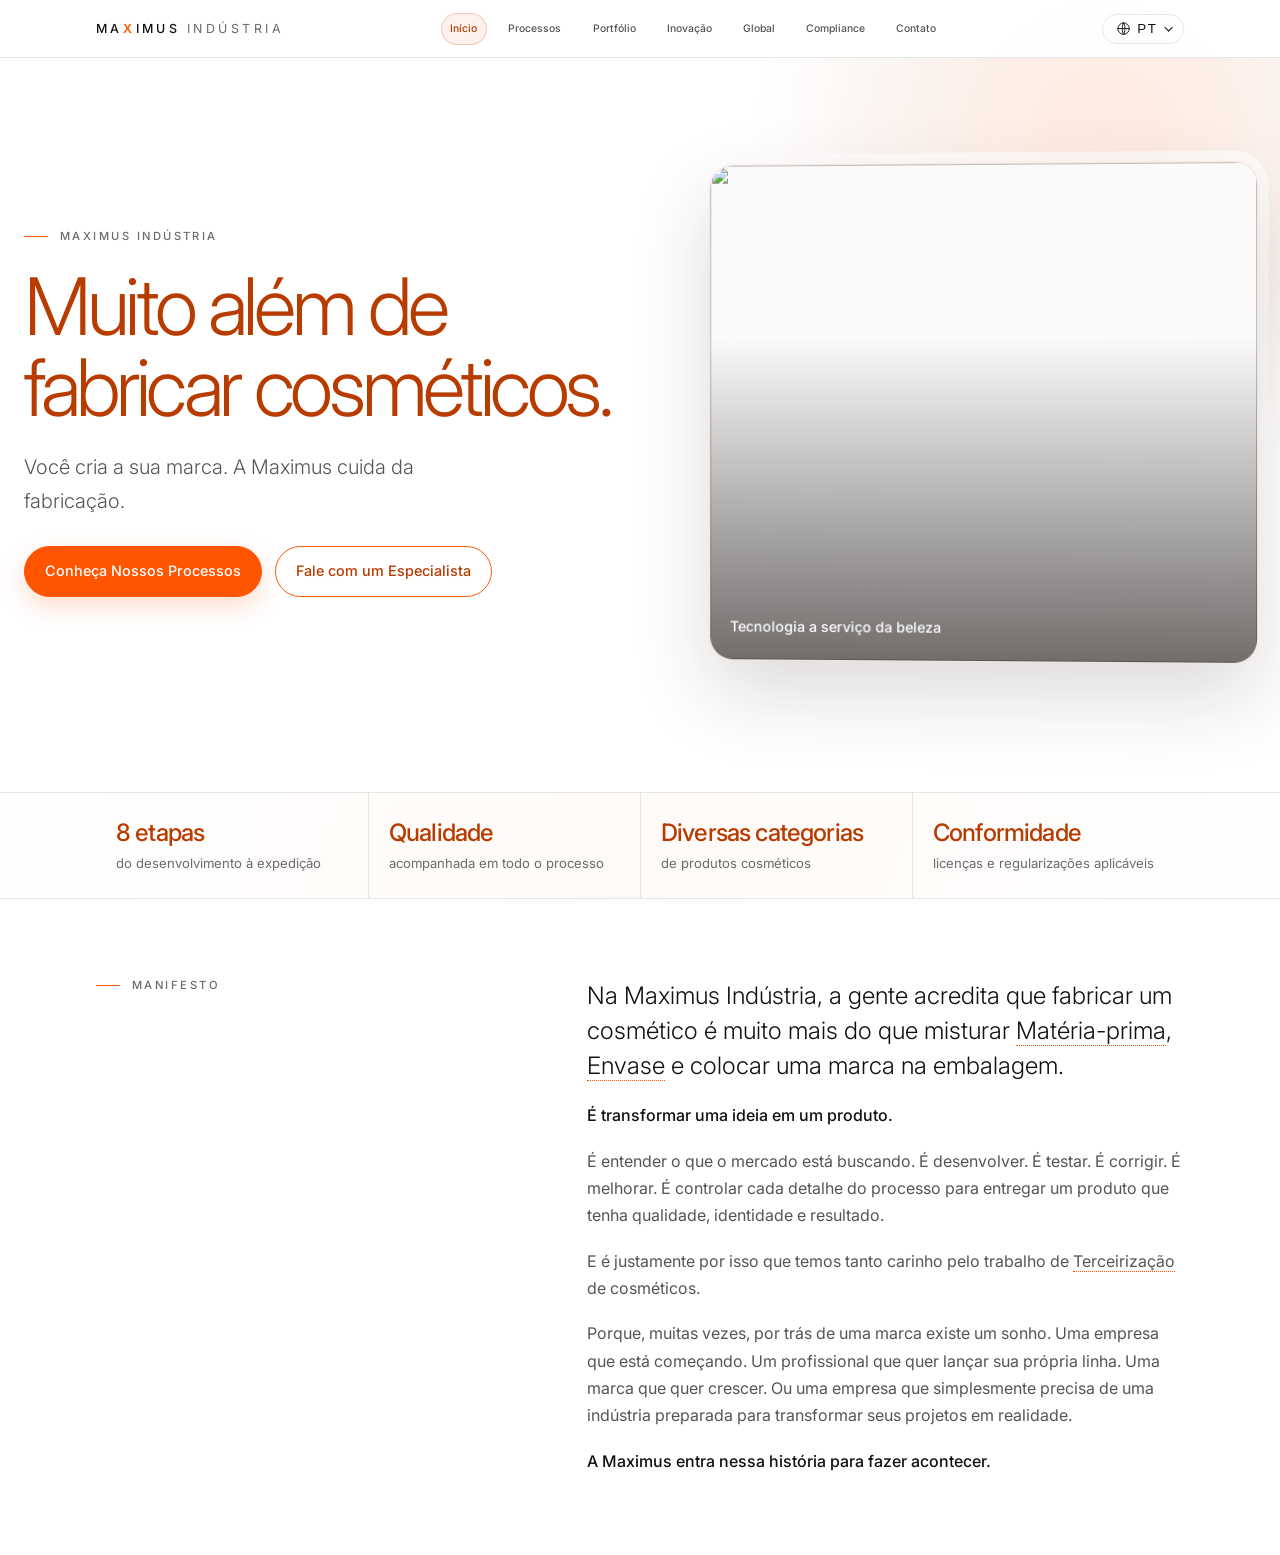
==== commit dd43bb2a: "Redesenho do Hero no Inicio com CTAs, métricas e ajustes visuais" ====
--- a/index.html
+++ b/index.html
@@ -88,6 +88,10 @@
             <p class="eyebrow">MAXIMUS INDÚSTRIA</p>
             <h1 id="t-hero" data-i18n="hero_h1">Muito além de fabricar cosméticos.</h1>
             <p class="hero__sub" data-i18n="hero_sub">Você cria a sua marca. A Maximus cuida da fabricação.</p>
+            <div class="hero__cta">
+              <a class="hero__button hero__button--primary" href="#processos" data-i18n="hero_cta_process">Conheça Nossos Processos</a>
+              <a class="hero__button hero__button--secondary" href="#contato" data-i18n="hero_cta_contact">Fale com um Especialista</a>
+            </div>
           </div>
           <figure class="hero__visual">
             <img src="https://images.unsplash.com/photo-1581091226825-a6a2a5aee158?auto=format&amp;fit=crop&amp;w=1800&amp;q=85" alt="" fetchpriority="high">
@@ -95,6 +99,27 @@
           </figure>
         </div>
       </div>
+
+      <section class="proof" aria-label="Destaques da operação" data-i18n-aria-label="proof_aria">
+        <div class="wrap proof__grid">
+          <article class="proof__item">
+            <p class="proof__value" data-i18n="proof_stages_value">8 etapas</p>
+            <p class="proof__label" data-i18n="proof_stages_label">do desenvolvimento à expedição</p>
+          </article>
+          <article class="proof__item">
+            <p class="proof__value" data-i18n="proof_quality_value">Qualidade</p>
+            <p class="proof__label" data-i18n="proof_quality_label">acompanhada em todo o processo</p>
+          </article>
+          <article class="proof__item">
+            <p class="proof__value" data-i18n="proof_portfolio_value">Diversas categorias</p>
+            <p class="proof__label" data-i18n="proof_portfolio_label">de produtos cosméticos</p>
+          </article>
+          <article class="proof__item">
+            <p class="proof__value" data-i18n="proof_compliance_value">Conformidade</p>
+            <p class="proof__label" data-i18n="proof_compliance_label">licenças e regularizações aplicáveis</p>
+          </article>
+        </div>
+      </section>
 
       <!-- Manifesto -->
       <section class="sec" id="essencia" aria-labelledby="t-mf">
--- a/styles.css
+++ b/styles.css
@@ -386,18 +386,22 @@
   }
 
   .nav a {
-    padding-block: .4rem;
-    border-bottom: 1px solid transparent;
-    transition: border-color .2s var(--ease), color .2s var(--ease);
+    display: block;
+    padding: .38rem .55rem;
+    border: 1px solid transparent;
+    border-radius: 999px;
+    transition: border-color .2s var(--ease), color .2s var(--ease), background-color .2s var(--ease);
   }
 
   .nav a:hover {
     color: var(--accent);
-    border-color: var(--primary);
+    background: rgba(255, 85, 0, .06);
   }
 
   .nav a[aria-current="page"] {
-    border-color: var(--primary);
+    color: var(--accent);
+    border-color: rgba(184, 59, 0, .22);
+    background: rgba(255, 85, 0, .08);
   }
 }
 
@@ -406,11 +410,11 @@
   position: relative;
   isolation: isolate;
   overflow: clip;
-  min-height: 100vh;
-  min-height: 100svh;
+  min-height: 88vh;
+  min-height: 88svh;
   display: grid;
   align-items: center;
-  padding-block: 8rem 5rem;
+  padding-block: 8rem 6rem;
   background-color: var(--bg);
 }
 
@@ -434,14 +438,29 @@
   gap: clamp(2.5rem, 6vw, 5rem);
 }
 
+.hero .wrap {
+  width: min(100% - 2 * var(--pad), 78rem);
+}
+
 .hero__visual {
   position: relative;
-  min-height: 17rem;
-  aspect-ratio: 1.2;
+  width: 100%;
+  max-width: 48rem;
+  min-height: 15rem;
+  aspect-ratio: 1.55;
+  justify-self: center;
   overflow: hidden;
-  border-radius: 1rem;
+  border: 1px solid rgba(184, 59, 0, .12);
+  border-radius: 1.5rem;
   background: var(--bg2);
-  box-shadow: 0 1.5rem 4rem rgba(52, 31, 20, .12);
+  box-shadow: 0 2rem 5rem rgba(52, 31, 20, .16), 0 0 0 .65rem rgba(255, 255, 255, .72);
+  transform: perspective(1200px) rotateY(-2deg);
+  transition: transform .5s var(--ease), box-shadow .5s var(--ease);
+}
+
+.hero__visual:hover {
+  transform: perspective(1200px) rotateY(0) translateY(-.35rem);
+  box-shadow: 0 2.4rem 5.5rem rgba(52, 31, 20, .2), 0 0 0 .65rem rgba(255, 255, 255, .72);
 }
 
 .hero__visual::after {
@@ -457,6 +476,11 @@
   position: absolute;
   inset: 0;
   object-fit: cover;
+  transition: transform .7s var(--ease);
+}
+
+.hero__visual:hover img {
+  transform: scale(1.045);
 }
 
 .hero__visual figcaption {
@@ -470,9 +494,10 @@
 }
 
 .hero h1 {
-  font-size: clamp(2.1rem, 5.2vw, 3.75rem);
-  line-height: 1.1;
-  margin-bottom: 1.75rem;
+  font-size: clamp(2.75rem, 6.2vw, 5.25rem);
+  line-height: 1.02;
+  letter-spacing: -.055em;
+  margin-bottom: 1.35rem;
   max-width: 42rem;
 }
 
@@ -499,15 +524,105 @@
 .hero__cta {
   display: flex;
   flex-direction: column;
-  gap: .75rem;
-  margin-top: 2.5rem;
+  flex-wrap: wrap;
+  gap: .8rem;
+  margin-top: 1.75rem;
   align-items: flex-start;
+}
+
+.hero__button {
+  display: inline-flex;
+  min-height: 3.2rem;
+  align-items: center;
+  justify-content: center;
+  padding: .75rem 1.25rem;
+  border: 1px solid var(--primary);
+  border-radius: 999px;
+  font-size: .9rem;
+  font-weight: 500;
+  transition: color .2s var(--ease), background-color .2s var(--ease), border-color .2s var(--ease), transform .2s var(--ease), box-shadow .2s var(--ease);
+}
+
+.hero__button:hover {
+  transform: translateY(-2px);
+}
+
+.hero__button--primary {
+  color: #fff;
+  background: var(--primary);
+  box-shadow: 0 .6rem 1.5rem rgba(255, 85, 0, .2);
+}
+
+.hero__button--primary:hover {
+  border-color: var(--accent);
+  background: var(--accent);
+  box-shadow: 0 .8rem 1.8rem rgba(184, 59, 0, .22);
+}
+
+.hero__button--secondary {
+  color: var(--accent);
+  background: rgba(255, 255, 255, .72);
+}
+
+.hero__button--secondary:hover {
+  background: #fff;
 }
 
 @media (min-width: 640px) {
   .hero__cta {
     flex-direction: row;
   }
+}
+
+@media (min-width: 768px) {
+  .hero__layout {
+    grid-template-columns: minmax(0, 1.05fr) minmax(0, .95fr);
+  }
+
+  .hero__visual {
+    max-width: none;
+    min-height: 18rem;
+    aspect-ratio: 1.1;
+  }
+}
+
+.proof {
+  position: relative;
+  border-block: 1px solid var(--line);
+  background: linear-gradient(110deg, #fff 0%, #fffaf7 50%, #fff 100%);
+}
+
+.proof__grid {
+  display: grid;
+  grid-template-columns: repeat(2, minmax(0, 1fr));
+}
+
+.proof__item {
+  min-width: 0;
+  padding: 1.5rem .9rem;
+}
+
+.proof__item:nth-child(odd) {
+  border-inline-end: 1px solid var(--line);
+}
+
+.proof__item:nth-child(n + 3) {
+  border-top: 1px solid var(--line);
+}
+
+.proof__value {
+  color: var(--accent);
+  font-size: clamp(1.1rem, 2vw, 1.5rem);
+  font-weight: 500;
+  letter-spacing: -.035em;
+  line-height: 1.2;
+}
+
+.proof__label {
+  margin-top: .4rem;
+  color: var(--muted);
+  font-size: .82rem;
+  line-height: 1.45;
 }
 
 /* Secoes de conteudo */
@@ -684,8 +799,24 @@
 }
 
 @media (min-width: 900px) {
-  .hero__layout {
-    grid-template-columns: minmax(0, 1fr) minmax(0, .95fr);
+  .proof__grid {
+    grid-template-columns: repeat(4, minmax(0, 1fr));
+  }
+
+  .proof__item {
+    padding: 1.6rem 1.25rem;
+  }
+
+  .proof__item:nth-child(odd) {
+    border-inline-end: 0;
+  }
+
+  .proof__item + .proof__item {
+    border-inline-start: 1px solid var(--line);
+  }
+
+  .proof__item:nth-child(n + 3) {
+    border-top: 0;
   }
 
   .ed {
